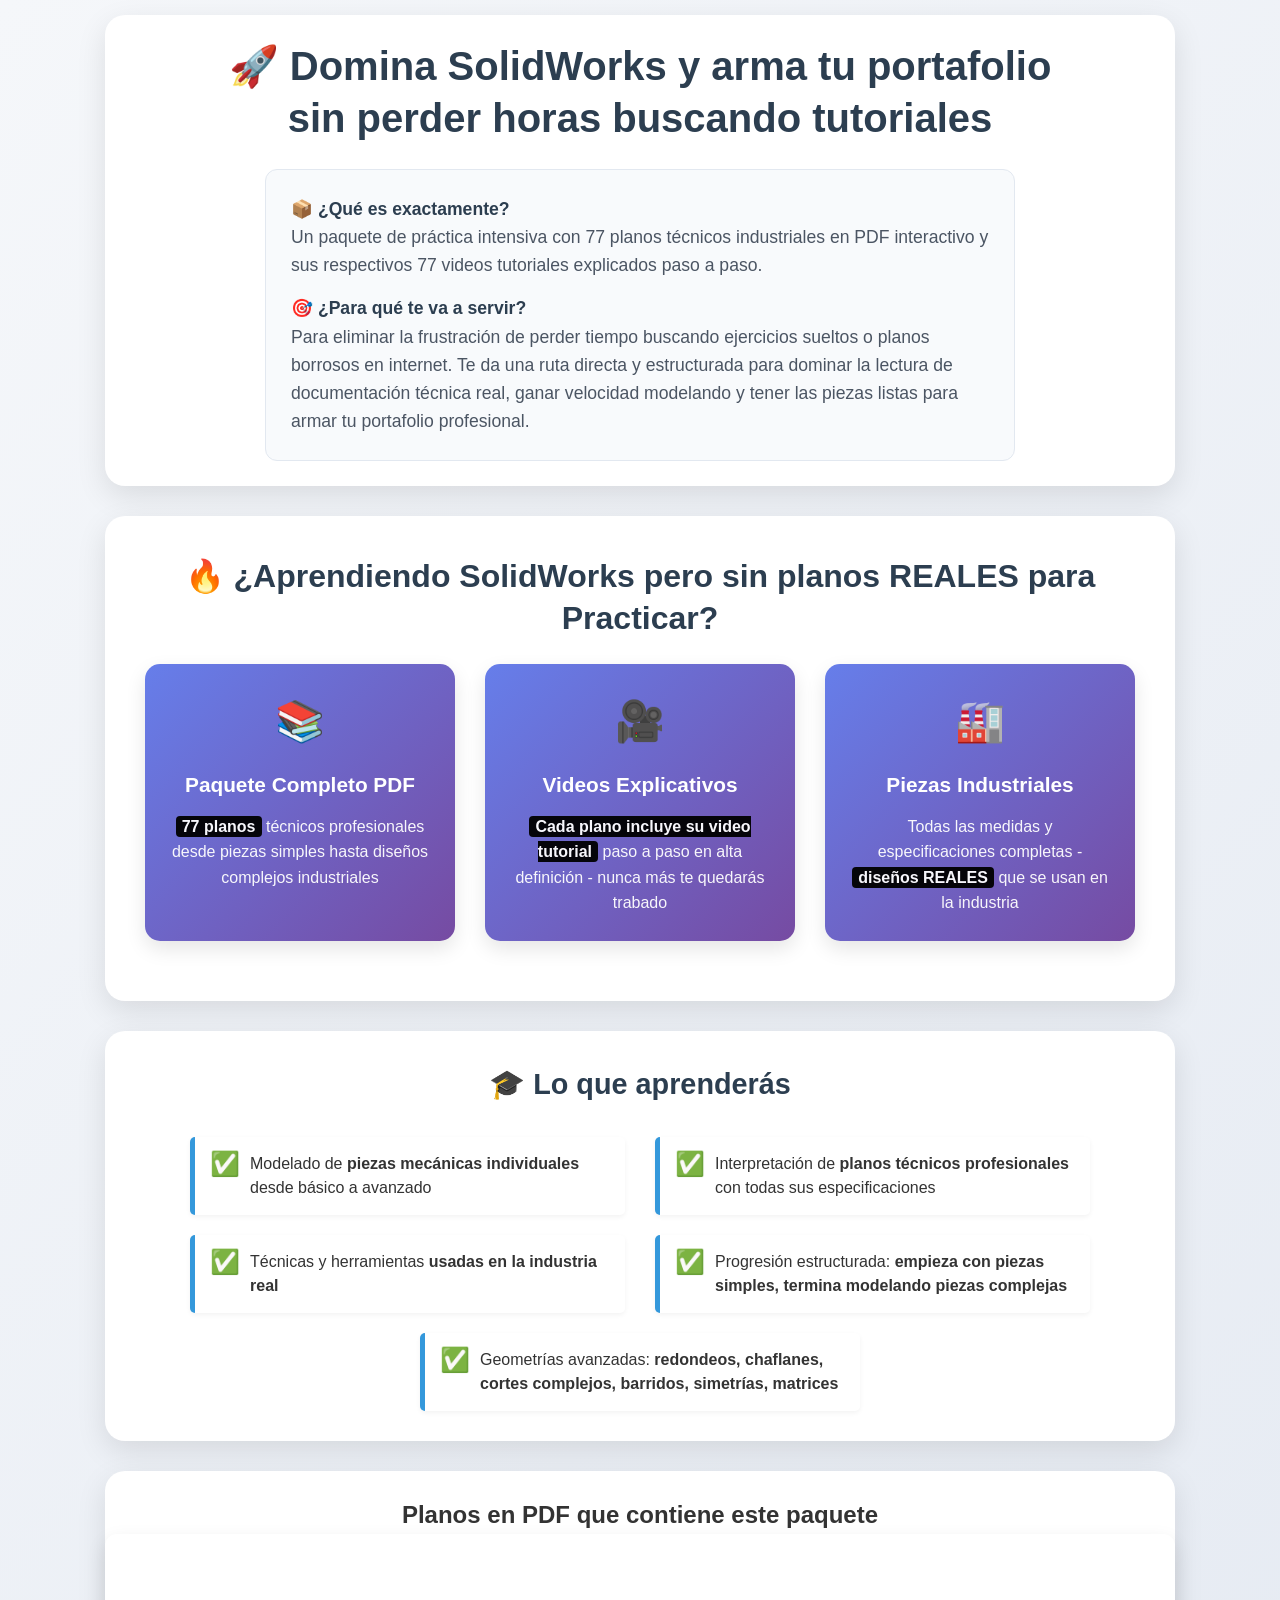
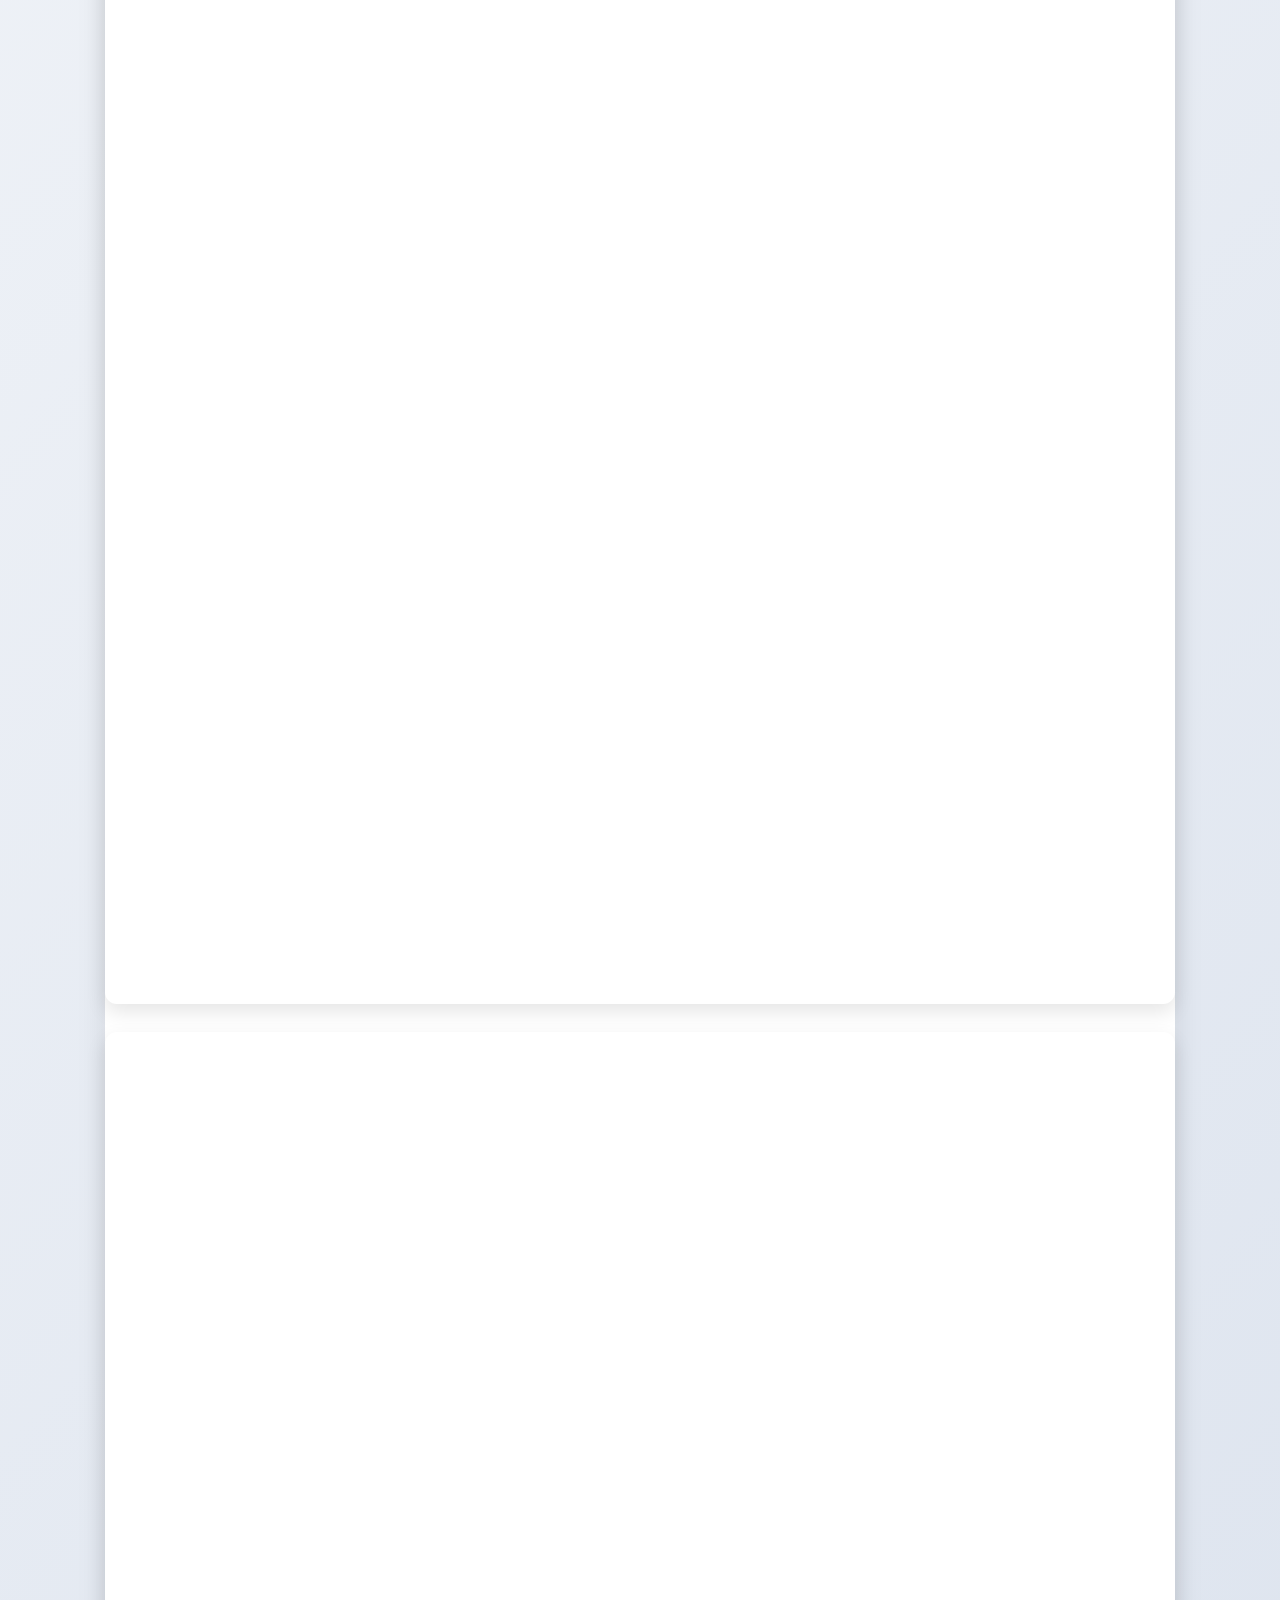
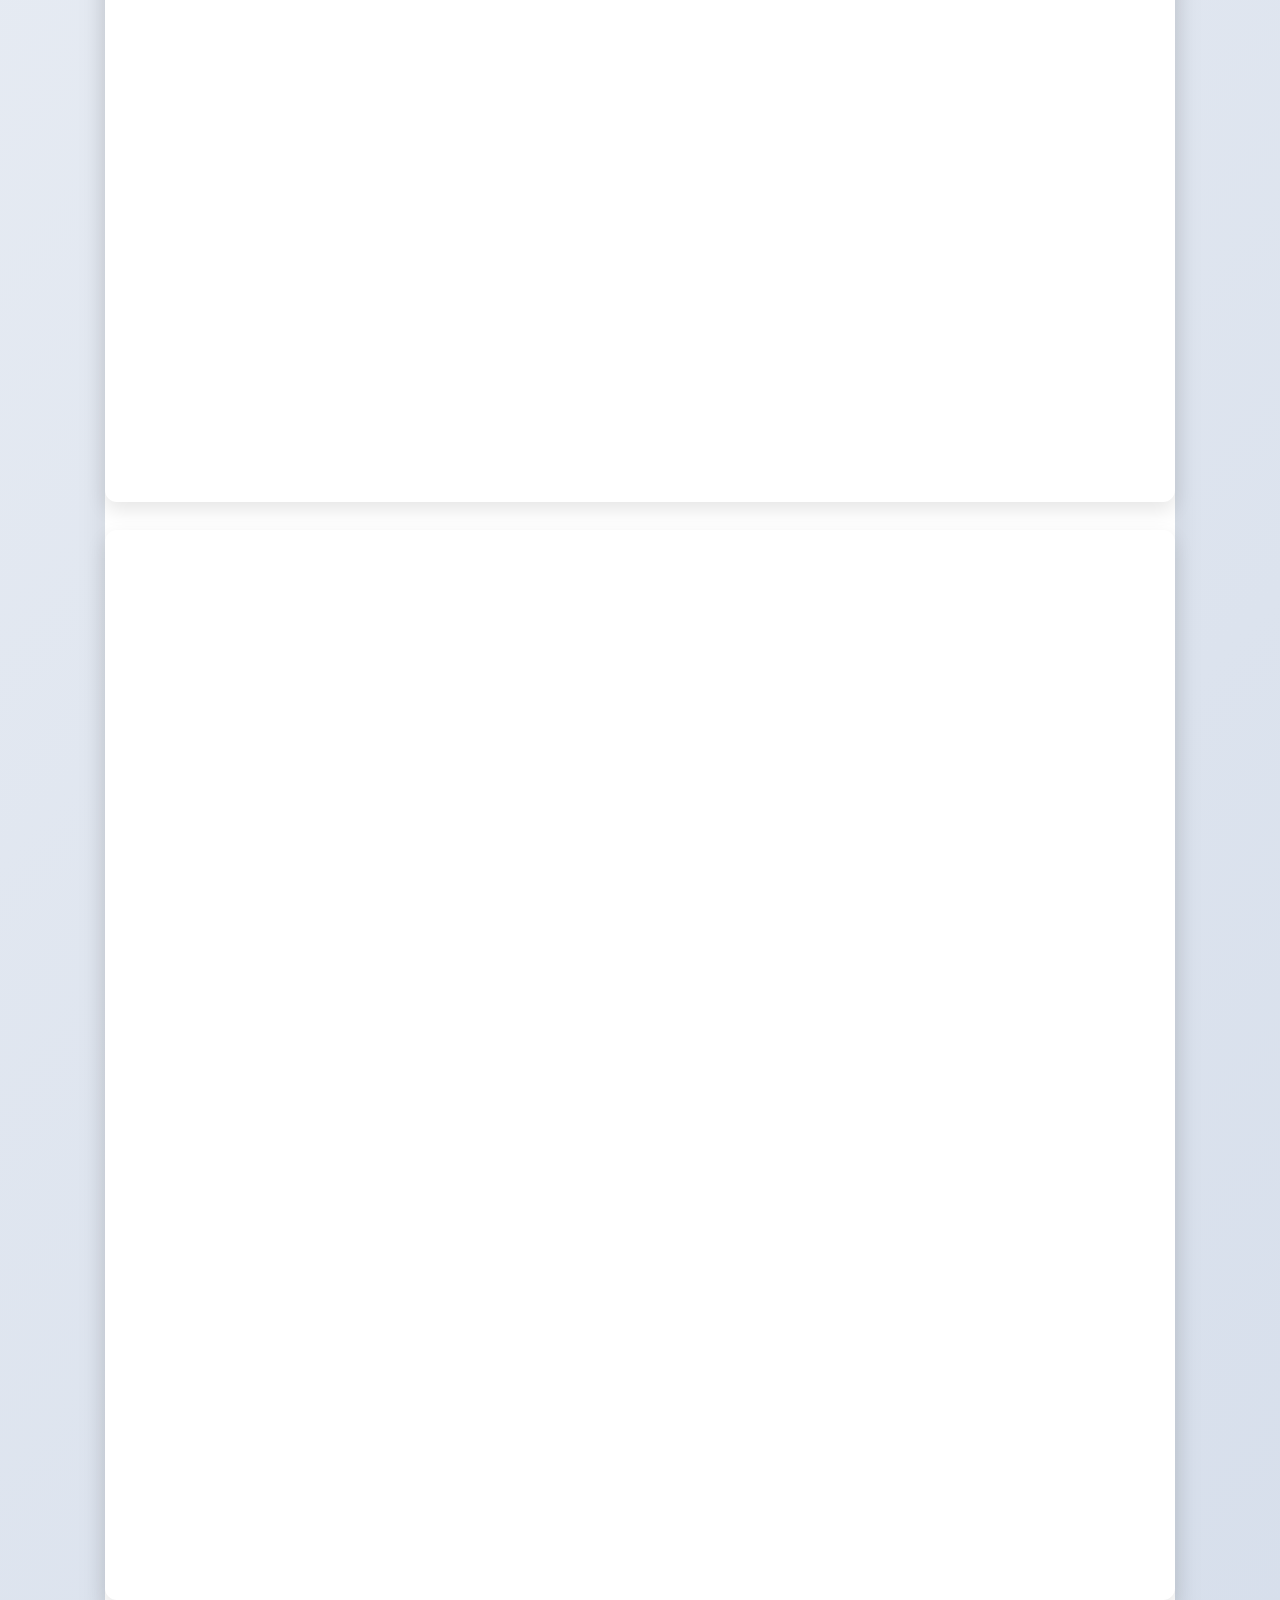
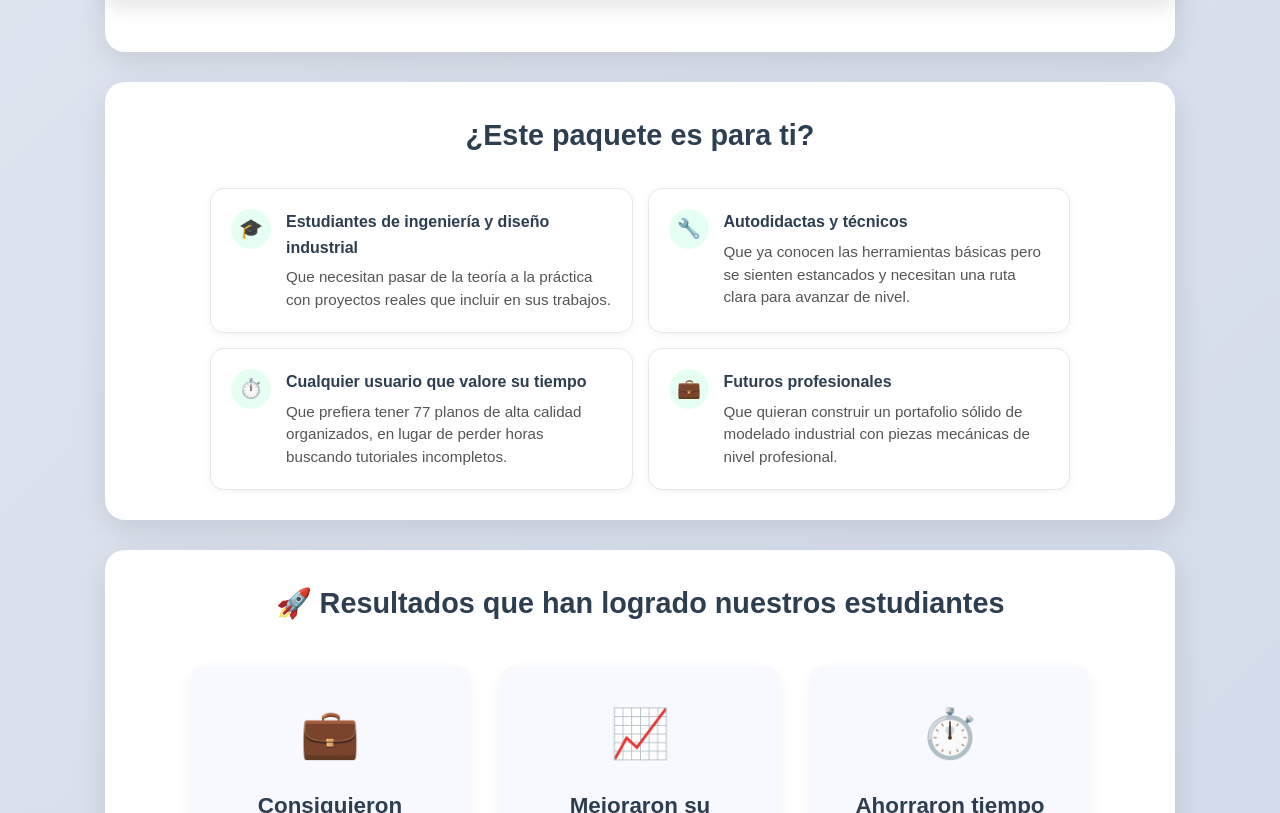
==== index.html @ eb3562b5 "Update WhatsApp link in index.html" ====
<!DOCTYPE html>
<html lang="es">
<head>
    <meta charset="UTF-8">
    <meta name="viewport" content="width=device-width, initial-scale=1.0">

    <meta property="fb:app_id" content="392241650294847" />
    <meta property="fb:admins" content="100003831708496" />
    
    <title>Domina SolidWorks en 30 días con 77 Planos Profesionales</title>
    
    <meta name="description" content="Domina SolidWorks con práctica real. Descarga el libro con 77 planos técnicos y videos explicativos paso a paso. Ideal para estudiantes y profesionales.">

    <link rel="icon" href="data:image/svg+xml,<svg xmlns=%22http://www.w3.org/2000/svg%22 viewBox=%220 0 100 100%22><text y=%22.9em%22 font-size=%2290%22>📚</text></svg>">
    
    <link rel="preconnect" href="https://static.wixstatic.com">
    <link rel="preconnect" href="https://www.youtube.com">
    <link rel="preconnect" href="https://connect.facebook.net">
    <link rel="preconnect" href="https://www.googletagmanager.com">

    <!-- Facebook Pixel Code -->
    <script>
    !function(f,b,e,v,n,t,s)
    {if(f.fbq)return;n=f.fbq=function(){n.callMethod?
    n.callMethod.apply(n,arguments):n.queue.push(arguments)};
    if(!f._fbq)f._fbq=n;n.push=n;n.loaded=!0;n.version='2.0';
    n.queue=[];t=b.createElement(e);t.async=!0;
    t.src=v;s=b.getElementsByTagName(e)[0];
    s.parentNode.insertBefore(t,s)}(window, document,'script',
    'https://connect.facebook.net/en_US/fbevents.js');
    fbq('init', '373277814132384');
    fbq('track', 'PageView');
    </script>
    <noscript><img height="1" width="1" style="display:none"
    src="https://www.facebook.com/tr?id=373277814132384&ev=PageView&noscript=1"
    /></noscript>
    <!-- End Facebook Pixel Code -->

    <!-- Google tag (gtag.js) -->
<script async src="https://www.googletagmanager.com/gtag/js?id=G-RN68VLQLTW"></script>
<script>
  window.dataLayer = window.dataLayer || [];
  function gtag(){dataLayer.push(arguments);}
  gtag('js', new Date());

  gtag('config', 'G-RN68VLQLTW');
  gtag('config', 'G-MQBZ6MXLB9');
</script>

    <!-- Open Graph -->
    <meta property="og:title" content="Libro SolidWorks +77 Planos + Videos Tutoriales">
    <meta property="og:description" content="Aprende SolidWorks con práctica real. 77 Planos PDF + Videos explicativos paso a paso para cada pieza.">
    <meta property="og:image" content="https://static.wixstatic.com/media/32c95b_1aff33112fd7422e88b7743fda2f6d8c~mv2.webp">
    <meta property="og:url" content="https://cursodiegogaona.com">
    <meta property="og:type" content="website">

    <style>
        * {
            margin: 0;
            padding: 0;
            box-sizing: border-box;
        }
        
        body {
            font-family: -apple-system, BlinkMacSystemFont, 'Segoe UI', Roboto, Arial, sans-serif;
            background: linear-gradient(135deg, #f5f7fa 0%, #c3cfe2 100%);
            line-height: 1.6;
            color: #333;
            min-height: 100vh;
        }

        .whatsapp-button {
    display: flex;
    align-items: center;
    justify-content: center;
    gap: 10px;
    background: #25D366;
    color: white;
    border: none;
    padding: 14px 30px;
    font-size: 1em;
    font-weight: bold;
    border-radius: 10px;
    cursor: pointer;
    transition: transform 0.2s ease, box-shadow 0.2s ease;
    text-decoration: none;
    text-align: center;
    min-height: 48px;
    touch-action: manipulation;
    -webkit-tap-highlight-color: transparent;
    width: 350px;
    margin: 15px auto 0 auto;
}

.whatsapp-button:hover {
    transform: translateY(-2px);
    box-shadow: 0 10px 25px rgba(37, 211, 102, 0.3);
}

.whatsapp-button:active { transform: scale(0.98); }

.whatsapp-icon { width: 22px; height: 22px; flex-shrink: 0; }
        
        .container {
            max-width: 1100px;
            margin: 0 auto;
            padding: 15px;
        }

        /* Hero Section */
        .hero-section {
            background: white;
            border-radius: 20px;
            box-shadow: 0 10px 30px rgba(0,0,0,0.1);
            padding: 25px;
            margin-bottom: 30px;
            display: flex;
            flex-direction: column;
            align-items: center;
        }
        
        .hero-content h1 {
            font-size: 1.6em;
            font-weight: 700;
            color: #2c3e50;
            margin-bottom: 20px;
            line-height: 1.3;
            text-align: center;
        }
        
        /* Description Section */
        .description-section {
            background: white;
            border-radius: 20px;
            box-shadow: 0 10px 30px rgba(0,0,0,0.1);
            padding: 30px 10px;
            margin-bottom: 30px;
        }

        .description-title {
            font-size: 1.6em;
            font-weight: 700;
            color: #2c3e50;
            margin-bottom: 25px;
            text-align: center;
            line-height: 1.3;
        }

        .features-grid {
            display: grid;
            grid-template-columns: 1fr;
            gap: 20px;
            margin-bottom: 20px;
        }

        .feature-card {
            background: linear-gradient(135deg, #667eea 0%, #764ba2 100%);
            color: white;
            padding: 25px;
            border-radius: 15px;
            text-align: center;
            box-shadow: 0 8px 20px rgba(0,0,0,0.1);
        }

        .feature-icon { font-size: 2.5em; margin-bottom: 15px; }
        .feature-title { font-size: 1.3em; font-weight: bold; margin-bottom: 12px; }
        .feature-description { font-size: 1em; opacity: 0.95; line-height: 1.6; }

        .highlight {
            background: linear-gradient(45deg, #000000, #000000);
            color: white;
            padding: 2px 6px;
            border-radius: 4px;
            font-weight: bold;
        }

        /* Preview Section */
        .preview-section {
            background: white;
            border-radius: 20px;
            box-shadow: 0 10px 30px rgba(0,0,0,0.1);
            padding: 25px 0px;
            margin-bottom: 30px;
            text-align: center;
        }

        .preview-content { max-width: 100%; margin: 0 auto; }

        .preview-image {
            width: 100%;
            height: auto;
            border-radius: 12px;
            box-shadow: 0 8px 20px rgba(0,0,0,0.1);
            margin-bottom: 20px;
        }

        /* FAQ Section */
        .faq-section {
            background: white;
            border-radius: 20px;
            box-shadow: 0 10px 30px rgba(0,0,0,0.1);
            padding: 30px 10px;
            margin-bottom: 30px;
        }

        .faq-title { font-size: 1.8em; font-weight: 700; color: #2c3e50; text-align: center; margin-bottom: 30px; }
        .faq-container { max-width: 900px; margin: 0 auto 30px; }
        .faq-item { border-bottom: 2px solid #f0f0f0; margin-bottom: 10px; }
        .faq-item:last-child { border-bottom: none; }

        .faq-question {
            width: 100%;
            background: none;
            border: none;
            padding: 20px 0;
            text-align: left;
            font-size: 1.1em;
            font-weight: 600;
            color: #2c3e50;
            cursor: pointer;
            display: flex;
            justify-content: space-between;
            align-items: center;
            gap: 15px;
            transition: color 0.3s ease;
            touch-action: manipulation;
            -webkit-tap-highlight-color: transparent;
        }

        .faq-question:hover { color: #3498db; }
        .faq-question:active { transform: scale(0.98); }

        .faq-icon {
            font-size: 1.5em;
            font-weight: 300;
            color: #3498db;
            transition: transform 0.3s ease;
            flex-shrink: 0;
        }

        .faq-question[aria-expanded="true"] .faq-icon { transform: rotate(45deg); }

        .faq-answer {
            max-height: 0;
            overflow: hidden;
            transition: max-height 0.3s ease, padding 0.3s ease;
            padding: 0;
        }

        .faq-answer.active { max-height: 500px; padding-bottom: 20px; }
        .faq-answer p { color: #555; font-size: 1em; line-height: 1.7; margin: 0; }
        .faq-answer strong { color: #2c3e50; }

        .faq-cta { text-align: center; padding-top: 20px; border-top: 2px solid #f0f0f0; margin-top: 30px; }
        .faq-cta-text { font-size: 1.3em; font-weight: 600; color: #2c3e50; margin-bottom: 20px; }

        /* Ver más reseñas button */
        .reviews-more-btn {
            display: inline-flex;
            align-items: center;
            gap: 10px;
            background: white;
            color: #2c3e50;
            border: 2px solid #d1d5db;
            padding: 14px 28px;
            border-radius: 50px;
            font-size: 1em;
            font-weight: 600;
            text-decoration: none;
            transition: all 0.2s ease;
            box-shadow: 0 2px 8px rgba(0,0,0,0.08);
            margin-top: 30px;
        }

        .reviews-more-btn:hover {
            border-color: #4285F4;
            color: #4285F4;
            box-shadow: 0 4px 16px rgba(66, 133, 244, 0.2);
            transform: translateY(-2px);
        }

        .reviews-more-btn:active { transform: scale(0.98); }
        .google-icon { width: 20px; height: 20px; flex-shrink: 0; }

        .buy-button {
            background: linear-gradient(45deg, #FF1717, #e74c3c);
            color: white;
            border: none;
            padding: 16px 30px;
            font-size: 1.1em;
            font-weight: bold;
            border-radius: 10px;
            cursor: pointer;
            transition: transform 0.2s ease;
            text-transform: uppercase;
            letter-spacing: 0.5px;
            text-decoration: none;
            display: block;
            text-align: center;
            min-height: 48px;
            touch-action: manipulation;
            -webkit-tap-highlight-color: transparent;
            position: relative;
            overflow: hidden;
            width: 350px;
            margin: auto;
        }

        .buy-button:hover {
            transform: translateY(-2px);
            box-shadow: 0 10px 25px rgba(255, 23, 23, 0.3);
        }

        .buy-button:active { transform: scale(0.98); }

        .trust-badges {
            text-align: center;
            font-size: 0.75em;
            color: #555;
            margin-top: 12px;
            display: flex;
            align-items: center;
            justify-content: center;
            gap: 8px;
            flex-wrap: wrap;
        }

        .trust-item { 
            display: flex; 
            align-items: center; 
            gap: 4px; 
            background: rgba(0,0,0,0.04);
            padding: 4px 8px;
            border-radius: 4px;
            border: 1px solid rgba(0,0,0,0.05);
        }

        /* Bonus Section */
        .bonus-section {
            background: white; 
            border-radius: 20px;
            box-shadow: 0 10px 30px rgba(0,0,0,0.1);
            padding: 30px 10px;
            margin-bottom: 30px;
        }
        
        .bonus-title { font-size: 1.8em; font-weight: 700; color: #2c3e50; text-align: center; margin-bottom: 30px; }
        
        .bonus-grid {
            display: grid;
            grid-template-columns: 1fr;
            gap: 30px;
            max-width: 900px;
            margin: 0 auto;
        }
        
        .bonus-card {
            background: linear-gradient(135deg, #f0fdf4 0%, #dcfce7 100%);
            border: 2px solid #22c55e;
            border-radius: 15px;
            padding: 25px;
            position: relative;
            box-shadow: 0 4px 15px rgba(34, 197, 94, 0.12);
            transition: transform 0.3s ease;
        }

        .bonus-card:hover { transform: translateY(-5px); }

        .bonus-badge {
            position: absolute;
            top: -14px;
            left: 20px;
            background: #22c55e;
            color: white;
            font-size: 0.8em;
            font-weight: 800;
            text-transform: uppercase;
            padding: 4px 12px;
            border-radius: 20px;
            letter-spacing: 0.5px;
        }

        .bonus-icon { font-size: 2.5em; margin-bottom: 10px; display: block; }
        .bonus-card h3 { font-size: 1.2em; color: #15803d; margin-bottom: 8px; font-weight: 700; }
        .bonus-card p { font-size: 1em; color: #166534; line-height: 1.5; margin: 0; }

        /* Learning Section */
        .learning-section {
            background: white; 
            border-radius: 20px;
            box-shadow: 0 10px 30px rgba(0,0,0,0.1);
            padding: 30px 10px;
            margin-bottom: 30px;
        }

        .learning-title { font-size: 1.8em; font-weight: 700; color: #2c3e50; text-align: center; margin-bottom: 30px; }

        .learning-grid {
            display: grid;
            grid-template-columns: 1fr;
            gap: 15px;
            max-width: 900px;
            margin: 0 auto;
        }

        .learning-item {
            display: flex;
            align-items: flex-start;
            background: #ffffff;
            border-left: 5px solid #3498db;
            padding: 15px;
            border-radius: 5px;
            box-shadow: 0 2px 5px rgba(0,0,0,0.05);
        }

        .learning-check { font-size: 1.5em; color: #27ae60; margin-right: 10px; line-height: 1; font-weight: bold; flex-shrink: 0; }
        .learning-item p { font-size: 1em; color: #333; margin: 0; line-height: 1.5; }

        /* Audience Section */
        .audience-section {
            background: white; 
            border-radius: 20px;
            box-shadow: 0 10px 30px rgba(0,0,0,0.1);
            padding: 30px 15px;
            margin-bottom: 30px;
        }

        .audience-title { font-size: 1.8em; font-weight: 700; color: #2c3e50; text-align: center; margin-bottom: 30px; }

        /* Results */
        .results-section { background: white; border-radius: 20px; box-shadow: 0 10px 30px rgba(0,0,0,0.1); padding: 30px 10px; margin-bottom: 30px; }
        .results-title { font-size: 1.8em; font-weight: 700; color: #2c3e50; text-align: center; margin-bottom: 40px; }
        .results-grid { display: grid; grid-template-columns: 1fr; gap: 30px; max-width: 900px; margin: 0 auto; }
        .result-card { background: #f8f8ff; padding: 30px; border-radius: 15px; text-align: center; box-shadow: 0 5px 15px rgba(0,0,0,0.05); }
        .result-icon { font-size: 3em; margin-bottom: 15px; }
        .result-card h3 { font-size: 1.4em; color: #2c3e50; margin-bottom: 15px; }
        .result-card p { color: #555; line-height: 1.6; }

        /* Transformation Section */
        .transformation-section { background: white; border-radius: 20px; box-shadow: 0 10px 30px rgba(0,0,0,0.1); padding: 40px 5px; margin-bottom: 30px; position: relative; overflow: hidden; }
        .transformation-section::before { content: ""; position: absolute; top: 0; left: 0; right: 0; height: 5px; background: linear-gradient(90deg, #e74c3c, #3498db, #2ecc71); }
        .transformation-section h2 { font-size: 1.8em; font-weight: 700; color: #2c3e50; text-align: center; margin-bottom: 40px; line-height: 1.3; }
        .transformation-grid { display: grid; grid-template-columns: 1fr; gap: 30px; max-width: 1000px; margin: 0 auto; }
        .before, .after { padding: 30px 25px; border-radius: 15px; box-shadow: 0 8px 25px rgba(0,0,0,0.1); position: relative; transition: transform 0.3s ease; }
        .before { background: linear-gradient(135deg, #fff5f5 0%, #ffecec 100%); border: 2px solid #e74c3c; }
        .after { background: linear-gradient(135deg, #f0fff4 0%, #e6ffe6 100%); border: 2px solid #27ae60; }
        .before h3, .after h3 { font-size: 1.5em; font-weight: 700; margin-bottom: 20px; text-align: center; }
        .before h3 { color: #c0392b; }
        .after h3 { color: #27ae60; }
        .before ul, .after ul { list-style: none; padding: 0; }
        .before li, .after li { padding: 12px 15px; margin-bottom: 10px; border-radius: 8px; font-size: 1.1em; line-height: 1.5; }
        .before li { background: rgba(231, 76, 60, 0.08); border-left: 4px solid #e74c3c; }
        .after li { background: rgba(39, 174, 96, 0.08); border-left: 4px solid #27ae60; }

        /* Testimonials */
        .testimonials-section { background: #f0f4ff; border-radius: 20px; box-shadow: 0 10px 30px rgba(0,0,0,0.05); padding: 30px 10px; margin-bottom: 30px; }
        .testimonials-title { font-size: 1.8em; font-weight: 700; color: #2c3e50; text-align: center; margin-bottom: 40px; }
        .testimonials-grid { display: grid; grid-template-columns: 1fr; gap: 30px; max-width: 900px; margin: 0 auto; }
        .testimonial-card { background: white; padding: 30px; border-radius: 15px; box-shadow: 0 5px 15px rgba(0,0,0,0.1); border-top: 5px solid #667eea; position: relative; }
        .testimonial-text { font-size: 1.1em; font-style: italic; color: #444; margin-bottom: 20px; line-height: 1.6; }
        .author-details p { margin: 0; font-weight: bold; color: #2c3e50; font-size: 1em; }
        .rating { color: #f59e0b; font-size: 1.4em; margin-bottom: 12px; letter-spacing: 2px; }

        /* Desktop Optimizations */
        @media (min-width: 769px) {
            .hero-content h1 { font-size: 2.5em; }
            .description-section { padding: 40px; }
            .description-title { font-size: 2em; }
            .features-grid { grid-template-columns: repeat(3, 1fr); gap: 30px; }
            .bonus-grid { grid-template-columns: repeat(2, 1fr); gap: 30px; }
            .learning-grid { grid-template-columns: repeat(2, 1fr); gap: 20px 30px; }
            .results-grid { grid-template-columns: repeat(3, 1fr); }
            .transformation-grid { grid-template-columns: 1fr 1fr; gap: 40px; }
        }
    </style>
</head>

<body>
        
    <div class="container">

        <!-- Hero Section -->
        <section class="hero-section">
            <div class="hero-content" style="max-width: 850px; margin: 0 auto;">
                <h1 style="text-align: center; margin-bottom: 15px;">🚀 Domina SolidWorks y arma tu portafolio sin perder horas buscando tutoriales</h1>
                
                <div style="font-size: 1.1em; color: #4b5563; line-height: 1.6; max-width: 750px; margin: 25px auto 0 auto; text-align: left; background: #f8fafc; padding: 25px; border-radius: 12px; border: 1px solid #e2e8f0;">
                    <p style="margin-bottom: 15px;">
                        <strong style="color: #2c3e50;">📦 ¿Qué es exactamente?</strong><br>
                        Un paquete de práctica intensiva con 77 planos técnicos industriales en PDF interactivo y sus respectivos 77 videos tutoriales explicados paso a paso.
                    </p>
                    <p style="margin: 0;">
                        <strong style="color: #2c3e50;">🎯 ¿Para qué te va a servir?</strong><br>
                        Para eliminar la frustración de perder tiempo buscando ejercicios sueltos o planos borrosos en internet. Te da una ruta directa y estructurada para dominar la lectura de documentación técnica real, ganar velocidad modelando y tener las piezas listas para armar tu portafolio profesional.
                    </p>
                </div>
            </div>
        </section>

        <!-- Description Section -->
        <section class="description-section">
            <h2 class="description-title">🔥 ¿Aprendiendo SolidWorks pero sin planos REALES para Practicar?</h2>
            
            <div class="features-grid">
                <div class="feature-card">
                    <div class="feature-icon">📚</div>
                    <div class="feature-title">Paquete Completo PDF</div>
                    <div class="feature-description">
                        <span class="highlight">77 planos</span> técnicos profesionales desde piezas simples hasta diseños complejos industriales
                    </div>
                </div>
                
                <div class="feature-card">
                    <div class="feature-icon">🎥</div>
                    <div class="feature-title">Videos Explicativos</div>
                    <div class="feature-description">
                        <span class="highlight">Cada plano incluye su video tutorial</span> paso a paso en alta definición - nunca más te quedarás trabado
                    </div>
                </div>
                
                <div class="feature-card">
                    <div class="feature-icon">🏭</div>
                    <div class="feature-title">Piezas Industriales</div>
                    <div class="feature-description">
                        Todas las medidas y especificaciones completas - <span class="highlight">diseños REALES</span> que se usan en la industria
                    </div>
                </div>
            </div>
        </section>

        <!-- Learning Section -->
        <section class="learning-section">
            <h2 class="learning-title">🎓 Lo que aprenderás</h2>
            
            <div class="learning-grid">
                <div class="learning-item">
                    <span class="learning-check">✅</span>
                    <p>Modelado de <strong>piezas mecánicas individuales</strong> desde básico a avanzado</p>
                </div>
                <div class="learning-item">
                    <span class="learning-check">✅</span>
                    <p>Interpretación de <strong>planos técnicos profesionales</strong> con todas sus especificaciones</p>
                </div>
                <div class="learning-item">
                    <span class="learning-check">✅</span>
                    <p>Técnicas y herramientas <strong>usadas en la industria real</strong></p>
                </div>
                <div class="learning-item">
                    <span class="learning-check">✅</span>
                    <p>Progresión estructurada: <strong>empieza con piezas simples, termina modelando piezas complejas</strong></p>
                </div>
                <div class="learning-item" style="grid-column: 1 / -1; max-width: 440px; margin: 0 auto;">
                    <span class="learning-check">✅</span>
                    <p>Geometrías avanzadas: <strong>redondeos, chaflanes, cortes complejos, barridos, simetrías, matrices</strong></p>
                </div>
            </div>
        </section>

        <!-- Preview Section -->
        <section class="preview-section">
            <h2 class="preview-title">Planos en PDF que contiene este paquete</h2>
            <div class="preview-content">
                <picture>
                    <source media="(max-width: 500px)" srcset="https://static.wixstatic.com/media/32c95b_68cf75ac2a4f41ffaab41803899d8ff2~mv2.webp">
                    <img src="https://static.wixstatic.com/media/32c95b_4b8f3c9a162247aeba41ea11c26bd901~mv2.webp" alt="Vista previa planos SolidWorks" class="preview-image" loading="lazy">
                </picture>
                <picture>
                    <source media="(max-width: 500px)" srcset="https://static.wixstatic.com/media/32c95b_3c1f1e237b5240c5bc2b096821ccb3e6~mv2.webp">
                    <img src="https://static.wixstatic.com/media/32c95b_2756659dba344b2fa7ef2f2d01101c15~mv2.webp" alt="Vista previa planos SolidWorks" class="preview-image" loading="lazy">
                </picture>
                <picture>
                    <source media="(max-width: 500px)" srcset="https://static.wixstatic.com/media/32c95b_cd14b0f19dfc43fb8edc22ca633c4bce~mv2.webp">
                    <img src="https://static.wixstatic.com/media/32c95b_871f6733582c4fc7a2bd8cbcc7f21911~mv2.webp" alt="Vista previa planos SolidWorks" class="preview-image" loading="lazy">
                </picture>
            </div>
        </section>

        

        <!-- Audience Section -->
        <section class="audience-section">
            <h2 class="audience-title">¿Este paquete es para ti?</h2>
            <div style="display: grid; grid-template-columns: repeat(auto-fit, minmax(280px, 1fr)); gap: 15px; max-width: 860px; margin: 0 auto;">
                <div style="background: white; border: 1px solid #e2e8f0; border-radius: 14px; padding: 20px; display: flex; align-items: flex-start; gap: 15px; box-shadow: 0 2px 8px rgba(0,0,0,0.05);">
                    <div style="width: 40px; height: 40px; border-radius: 50%; background: #e6fff3; display: flex; align-items: center; justify-content: center; flex-shrink: 0; font-size: 1.2em;">🎓</div>
                    <div>
                        <p style="font-weight: 700; color: #2c3e50; margin: 0 0 6px;">Estudiantes de ingeniería y diseño industrial</p>
                        <p style="font-size: 0.95em; color: #555; line-height: 1.5; margin: 0;">Que necesitan pasar de la teoría a la práctica con proyectos reales que incluir en sus trabajos.</p>
                    </div>
                </div>
                <div style="background: white; border: 1px solid #e2e8f0; border-radius: 14px; padding: 20px; display: flex; align-items: flex-start; gap: 15px; box-shadow: 0 2px 8px rgba(0,0,0,0.05);">
                    <div style="width: 40px; height: 40px; border-radius: 50%; background: #e6fff3; display: flex; align-items: center; justify-content: center; flex-shrink: 0; font-size: 1.2em;">🔧</div>
                    <div>
                        <p style="font-weight: 700; color: #2c3e50; margin: 0 0 6px;">Autodidactas y técnicos</p>
                        <p style="font-size: 0.95em; color: #555; line-height: 1.5; margin: 0;">Que ya conocen las herramientas básicas pero se sienten estancados y necesitan una ruta clara para avanzar de nivel.</p>
                    </div>
                </div>
                <div style="background: white; border: 1px solid #e2e8f0; border-radius: 14px; padding: 20px; display: flex; align-items: flex-start; gap: 15px; box-shadow: 0 2px 8px rgba(0,0,0,0.05);">
                    <div style="width: 40px; height: 40px; border-radius: 50%; background: #e6fff3; display: flex; align-items: center; justify-content: center; flex-shrink: 0; font-size: 1.2em;">⏱️</div>
                    <div>
                        <p style="font-weight: 700; color: #2c3e50; margin: 0 0 6px;">Cualquier usuario que valore su tiempo</p>
                        <p style="font-size: 0.95em; color: #555; line-height: 1.5; margin: 0;">Que prefiera tener 77 planos de alta calidad organizados, en lugar de perder horas buscando tutoriales incompletos.</p>
                    </div>
                </div>
                <div style="background: white; border: 1px solid #e2e8f0; border-radius: 14px; padding: 20px; display: flex; align-items: flex-start; gap: 15px; box-shadow: 0 2px 8px rgba(0,0,0,0.05);">
                    <div style="width: 40px; height: 40px; border-radius: 50%; background: #e6fff3; display: flex; align-items: center; justify-content: center; flex-shrink: 0; font-size: 1.2em;">💼</div>
                    <div>
                        <p style="font-weight: 700; color: #2c3e50; margin: 0 0 6px;">Futuros profesionales</p>
                        <p style="font-size: 0.95em; color: #555; line-height: 1.5; margin: 0;">Que quieran construir un portafolio sólido de modelado industrial con piezas mecánicas de nivel profesional.</p>
                    </div>
                </div>
            </div>
        </section>

        <!-- Results Section -->
        <section class="results-section">
            <h2 class="results-title">🚀 Resultados que han logrado nuestros estudiantes</h2>
            <div class="results-grid">
                <div class="result-card">
                    <div class="result-icon">💼</div>
                    <h3>Consiguieron trabajo</h3>
                    <p>Muchos de nuestros estudiantes consiguieron empleo en el sector después de completar el curso.</p>
                </div>
                <div class="result-card">
                    <div class="result-icon">📈</div>
                    <h3>Mejoraron su portafolio</h3>
                    <p>Logran armar un portafolio profesional con los planos reales.</p>
                </div>
                <div class="result-card">
                    <div class="result-icon">⏱️</div>
                    <h3>Ahorraron tiempo</h3>
                    <p>Reportan ahorrar meses de aprendizaje autodidacta gracias a la práctica guiada.</p>
                </div>
            </div>
        </section>

        <!-- Transformation Section -->
        <section class="transformation-section">
            <h2>Deja de perder tiempo buscando tutoriales sueltos y construye un portafolio real</h2>
            <div class="transformation-grid">
                <div class="before">
                    <h3>ANTES:</h3>
                    <ul>
                        <li>❌ Pierdes horas buscando ejercicios decentes en internet.</li>
                        <li>❌ Te cuesta interpretar documentación compleja.</li>
                        <li>❌ Si tienes dudas o el software hace algo raro, hasta ahí llegaste.</li>
                    </ul>
                </div>
                <div class="after">
                    <h3>DESPUÉS:</h3>
                    <ul>
                        <li>✅ Tienes 77 proyectos reales listos para tu portafolio.</li>
                        <li>✅ Interpretas planos profesionales con confianza.</li>
                        <li>✅ Aprendes con guía paso a paso en video.</li>
                    </ul>
                </div>
            </div>

            <div class="faq-cta">
                <p class="faq-cta-text">¿Listo para dominar SolidWorks con planos profesionales?</p>
                <div style="background: #ffffff; border: 2px solid #e2e8f0; border-radius: 16px; padding: 30px; max-width: 500px; margin: 0 auto 30px auto; box-shadow: 0 10px 25px rgba(0,0,0,0.05); text-align: left;">
                    <h3 style="text-align: center; font-size: 1.5em; color: #2c3e50; margin-bottom: 20px; border-bottom: 2px dashed #e2e8f0; padding-bottom: 15px;">📦 Resumen de tu pedido</h3>
                    <ul style="list-style: none; padding: 0; margin-bottom: 20px;">
                        <li style="margin-bottom: 12px;">📄 <strong>77 Planos Industriales</strong> en PDF</li>
                        <li style="margin-bottom: 12px;">🎬 <strong>77 Videos Tutoriales</strong> paso a paso</li>
                        <li style="margin-bottom: 12px;">🔄 <strong>Actualizaciones gratis</strong> de por vida</li>
                        <li style="margin-bottom: 12px;">☝ <strong>Único pago</strong></li>
                        <li style="margin-bottom: 12px;">💾 <strong>Descarga inmediata</strong></li>
                    </ul>
                    <div style="background: #f8fafc; padding: 15px; border-radius: 12px; text-align: center; margin-bottom: 20px;">
                        <span style="font-size: 1em; color: #94a3b8; text-decoration: line-through; display: block; margin-bottom: 5px;">Precio regular: $299 MXN</span>
                        <span style="font-size: 2.2em; font-weight: 800; color: #e74c3c;">$159 MXN</span>
                    </div>
                    <p style="text-align: center; color: #64748b; font-size: 0.9em;">✅ Garantía de 7 días.</p>
                </div>

                <div class="cta-group" style="margin: 0 auto;">
    <a href="https://pay.hotmart.com/P102008003G?off=o9ma7ahc" target="_blank" class="buy-button" rel="noopener noreferrer">Comprar Ahora</a>
    <div class="trust-badges">
        <span class="trust-item">🔒 Pago Seguro por Hotmart</span>
        <span class="trust-item">🛡️ Garantía Total 7 días</span>
    </div>

    <a href="https://wa.me/5214621579719?text=Hola%2C%20tengo%20una%20duda%20sobre%20el%20paquete%20de%2077%20planos" target="_blank" class="whatsapp-button" rel="noopener noreferrer">
        <svg class="whatsapp-icon" xmlns="http://www.w3.org/2000/svg" viewBox="0 0 24 24" fill="white">
            <path d="M17.472 14.382c-.297-.149-1.758-.867-2.03-.967-.273-.099-.471-.148-.67.15-.197.297-.767.966-.94 1.164-.173.199-.347.223-.644.075-.297-.15-1.255-.463-2.39-1.475-.883-.788-1.48-1.761-1.653-2.059-.173-.297-.018-.458.13-.606.134-.133.298-.347.446-.52.149-.174.198-.298.298-.497.099-.198.05-.371-.025-.52-.075-.149-.669-1.612-.916-2.207-.242-.579-.487-.5-.669-.51-.173-.008-.371-.01-.57-.01-.198 0-.52.074-.792.372-.272.297-1.04 1.016-1.04 2.479 0 1.462 1.065 2.875 1.213 3.074.149.198 2.096 3.2 5.077 4.487.709.306 1.262.489 1.694.625.712.227 1.36.195 1.871.118.571-.085 1.758-.719 2.006-1.413.248-.694.248-1.289.173-1.413-.074-.124-.272-.198-.57-.347z"/>
            <path d="M12.004 2c-5.523 0-10 4.477-10 10 0 1.775.465 3.512 1.35 5.037L2 22l5.096-1.337A9.958 9.958 0 0012.004 22c5.522 0 9.997-4.477 9.997-10s-4.475-10-9.997-10zm5.85 15.849a8.264 8.264 0 01-4.35 1.229 8.276 8.276 0 01-4.187-1.14l-.3-.178-3.02.792.807-2.944-.196-.31A8.264 8.264 0 013.75 12c0-4.55 3.702-8.25 8.254-8.25 4.55 0 8.25 3.7 8.25 8.25s-3.7 8.25-8.25 8.25l-.15-.001z"/>
        </svg>
        ¿Tienes alguna duda? Envíame un mensaje
    </a>
</div>
                </div>
            </div>
        </section>

        <!-- FAQ Section -->
        <section class="faq-section">
            <h2 class="faq-title">❓ Preguntas Frecuentes</h2>
            
            <div class="faq-container">
                <div class="faq-item">
                    <button class="faq-question" aria-expanded="false">
                        <span>¿Cada plano incluye su video tutorial?</span>
                        <span class="faq-icon">+</span>
                    </button>
                    <div class="faq-answer">
                        <p><strong>¡Sí!</strong> Cada uno de los 77 planos incluye su video explicativo paso a paso en español. Nunca te quedarás trabado.</p>
                    </div>
                </div>

                <div class="faq-item">
                    <button class="faq-question" aria-expanded="false">
                        <span>¿Cómo recibo el producto después de comprar?</span>
                        <span class="faq-icon">+</span>
                    </button>
                    <div class="faq-answer">
                        <p>La compra se realiza a través de <strong>Hotmart</strong> (plataforma segura). Una vez que completes el pago, recibirás un correo electrónico con las instrucciones para crear tu cuenta y acceder inmediatamente a todo el contenido.</p>
                    </div>
                </div>

                <div class="faq-item">
                    <button class="faq-question" aria-expanded="false">
                        <span>¿Ofrecen garantía de devolución?</span>
                        <span class="faq-icon">+</span>
                    </button>
                    <div class="faq-answer">
                        <p><strong>Sí, tienes 7 días de garantía.</strong> Si el contenido no cumple tus expectativas, puedes solicitar el reembolso completo dentro de los primeros 7 días después de tu compra.</p>
                    </div>
                </div>

                <div class="faq-item">
                    <button class="faq-question" aria-expanded="false">
                        <span>¿Funciona si tengo otra versión de SolidWorks (2018, 2020, 2025)?</span>
                        <span class="faq-icon">+</span>
                    </button>
                    <div class="faq-answer">
                        <p><strong>¡Sí, funciona al 100%!</strong> El curso enseña modelado profesional y lectura de planos, habilidades que son universales. No importa si tienes una versión antigua o la más reciente, podrás seguir todos los ejercicios sin ningún problema. <strong>La geometría no cambia.</strong></p>
                    </div>
                </div>

                <div class="faq-item">
                    <button class="faq-question" aria-expanded="false">
                        <span>¿Qué archivos incluye el paquete?</span>
                        <span class="faq-icon">+</span>
                    </button>
                    <div class="faq-answer">
                        <p>El paquete contiene <strong>77 archivos PDF de planos técnicos profesionales</strong> + enlaces directos para acceder al video tutorial de cada pieza.</p>
                    </div>
                </div>

                <div class="faq-item">
                    <button class="faq-question" aria-expanded="false">
                        <span>¿Los videos están en español o inglés?</span>
                        <span class="faq-icon">+</span>
                    </button>
                    <div class="faq-answer">
                        <p><strong>Todos los videos están en español</strong>, con explicaciones claras y detalladas para que puedas seguir cada paso sin problemas.</p>
                    </div>
                </div>

                <div class="faq-item">
                    <button class="faq-question" aria-expanded="false">
                        <span>¿Cuántos videos incluye y habrá más contenido en el futuro?</span>
                        <span class="faq-icon">+</span>
                    </button>
                    <div class="faq-answer">
                        <p>Actualmente incluye <strong>77 videos tutoriales</strong>. Lo mejor es que <strong>constantemente se agregan nuevos planos y videos</strong>, y todas las actualizaciones futuras son <strong>completamente GRATIS</strong> para quienes ya compraron.</p>
                    </div>
                </div>

                <div class="faq-item">
                    <button class="faq-question" aria-expanded="false">
                        <span>¿Las actualizaciones futuras tienen costo adicional?</span>
                        <span class="faq-icon">+</span>
                    </button>
                    <div class="faq-answer">
                        <p><strong>No. Todas las actualizaciones son gratis para siempre.</strong> Pago único y acceso de por vida a todo el contenido nuevo que se agregue.</p>
                    </div>
                </div>
            </div>
        </section>

        <!-- Testimonials Section -->
        <section class="testimonials-section">
            <h2 class="testimonials-title">✨ Lo que dicen nuestros estudiantes</h2>

            <div class="testimonials-grid" style="grid-template-columns: 1fr; max-width: 650px; margin: 0 auto;">
                <div class="testimonial-card">
                    <div class="rating">
                        <span style="font-size:0.75em; font-weight:800; color:#2c3e50; vertical-align:middle; margin-right:6px;">5.0</span>★★★★★
                    </div>
                    <p class="testimonial-text">
                        "Esto es lo que buscaba, directo y al grano, ya solo escojo el plano que quiero y si tengo dudas con un clic lo veo 👍"
                    </p>
                    <div class="testimonial-author">
                        <div class="author-details">
                            <p>Rodrigo T.</p>
                        </div>
                    </div>
                </div>

                <div class="testimonial-card">
                    <div class="rating">
                        <span style="font-size:0.75em; font-weight:800; color:#2c3e50; vertical-align:middle; margin-right:6px;">5.0</span>★★★★★
                    </div>
                    <p class="testimonial-text">
                        "Buen Curso, es perfecto para iniciar y además con el aprendizaje obtenido puedes realizar piezas con un grado de complejidad alto."
                    </p>
                    <div class="testimonial-author">
                        <div class="author-details">
                            <p>Tyut 3222</p>
                        </div>
                    </div>
                </div>
            </div>

            <div style="text-align: center;">
                <a href="https://www.google.com/maps/place/Curso+Diego+Gaona/@23.2124756,-113.2621557,5z/data=!4m8!3m7!1s0x842c7f134b6368ff:0xd595cfaec1c632b1!8m2!3d23.5541269!4d-102.6205!9m1!1b1!16s%2Fg%2F11yv9vn59_?hl=es-419&entry=ttu&g_ep=EgoyMDI2MDQxNS4wIKXMDSoASAFQAw%3D%3D"
                   target="_blank"
                   rel="noopener noreferrer"
                   class="reviews-more-btn">
                    <svg class="google-icon" xmlns="http://www.w3.org/2000/svg" viewBox="0 0 48 48">
                        <path fill="#EA4335" d="M24 9.5c3.54 0 6.71 1.22 9.21 3.6l6.85-6.85C35.9 2.38 30.47 0 24 0 14.62 0 6.51 5.38 2.56 13.22l7.98 6.19C12.43 13.72 17.74 9.5 24 9.5z"/>
                        <path fill="#4285F4" d="M46.98 24.55c0-1.57-.15-3.09-.38-4.55H24v9.02h12.94c-.58 2.96-2.26 5.48-4.78 7.18l7.73 6c4.51-4.18 7.09-10.36 7.09-17.65z"/>
                        <path fill="#FBBC05" d="M10.53 28.59c-.48-1.45-.76-2.99-.76-4.59s.27-3.14.76-4.59l-7.98-6.19C.92 16.46 0 20.12 0 24c0 3.88.92 7.54 2.56 10.78l7.97-6.19z"/>
                        <path fill="#34A853" d="M24 48c6.48 0 11.93-2.13 15.89-5.81l-7.73-6c-2.15 1.45-4.92 2.3-8.16 2.3-6.26 0-11.57-4.22-13.47-9.91l-7.98 6.19C6.51 42.62 14.62 48 24 48z"/>
                        <path fill="none" d="M0 0h48v48H0z"/>
                    </svg>
                    Ver más reseñas en Google
                </a>
            </div>
        </section>

    </div><!-- /container -->

    <!-- Google Analytics -->
    <script async src="https://www.googletagmanager.com/gtag/js?id=G-RN68VLQLTW"></script>
    <script>
      window.dataLayer = window.dataLayer || [];
      function gtag(){dataLayer.push(arguments);}
      gtag('js', new Date());
      gtag('config', 'G-RN68VLQLTW');
    </script>

    <!-- ─── FAQ Accordion ───────────────────────────────────────────── -->
<script>
  document.querySelectorAll('.faq-question').forEach(button => {
    button.addEventListener('click', function() {
      const answer = this.nextElementSibling;
      this.setAttribute('aria-expanded', this.getAttribute('aria-expanded') === 'false');
      answer.classList.toggle('active');
    });
  });

  /* ── Scroll Milestones ── */
  const scrollMilestones = { 10: false, 25: false, 50: false, 75: false, 100: false };
  window.addEventListener('scroll', function () {
    const scrolled = window.scrollY + window.innerHeight;
    const total = document.documentElement.scrollHeight;
    const percent = Math.round((scrolled / total) * 100);
    Object.keys(scrollMilestones).forEach(milestone => {
      if (percent >= Number(milestone) && !scrollMilestones[milestone]) {
        scrollMilestones[milestone] = true;
        if (typeof fbq !== 'undefined') fbq('trackCustom', `Scroll_${milestone}%`, { content_name: 'Paquete 77 Planos PDF' });
      }
    });
  }, { passive: true });

  /* ── SETEA KEY DE ESTE LANDING (va primero) ── */
  localStorage.setItem('fb_visita', 'ok');

  /* ── ORDER CODE ── */
  function getOrCreateOrderCode() {
    let code = localStorage.getItem('order_code');
    if (!code) {
      const chars = 'ABCDEFGHIJKLMNOPQRSTUVWXYZ0123456789';
      let random = '';
      for (let i = 0; i < 5; i++) {
        random += chars.charAt(Math.floor(Math.random() * chars.length));
      }
      code = 'PL-' + random;
      localStorage.setItem('order_code', code);
    }
    return code;
  }

  const ORDER_CODE = getOrCreateOrderCode();

  const WEBHOOK_GS = 'https://script.google.com/macros/s/AKfycbyXoFp_WCJqRxh4WhMsSWifzbGZK0vO1DQVlV5de3srP2h36isCf28VMoaSzMLGKBsW/exec';

  function getCookie(name) {
    const match = document.cookie.match(new RegExp('(^| )' + name + '=([^;]+)'));
    return match ? match[2] : '';
  }

  /* ── TRACKING GAS — solo si ya visitó el landing de curso ── */
  async function trackPageView() {
    if (localStorage.getItem('fb_visita2') !== 'ok') return;

    let ip = '', pais = '';
    try {
      const geo = await fetch('https://ipapi.co/json/');
      const geoData = await geo.json();
      ip = geoData.ip;
      pais = geoData.country_name;
    } catch(e) {}

    fetch(WEBHOOK_GS, {
      method: 'POST',
      headers: { 'Content-Type': 'text/plain' },
      body: JSON.stringify({
        tipo: 'pageview',
        order_code: ORDER_CODE,
        timestamp: new Date().toISOString(),
        ip,
        pais,
        fbp: getCookie('_fbp'),
        fbc: getCookie('_fbc'),
        user_agent: navigator.userAgent,
        fuente: 'landing-77-planos-pdf',
        trafico: 'retargeting2',
        referrer: document.referrer || 'directo'
      })
    });
  }

  trackPageView();

  /* ── META PIXEL — ViewContent si ya visitó el landing de curso ── */
  if (localStorage.getItem('fb_visita2') === 'ok') {
    if (typeof fbq !== 'undefined') fbq('track', 'ViewContent');
  }
</script>


</body>
</html>
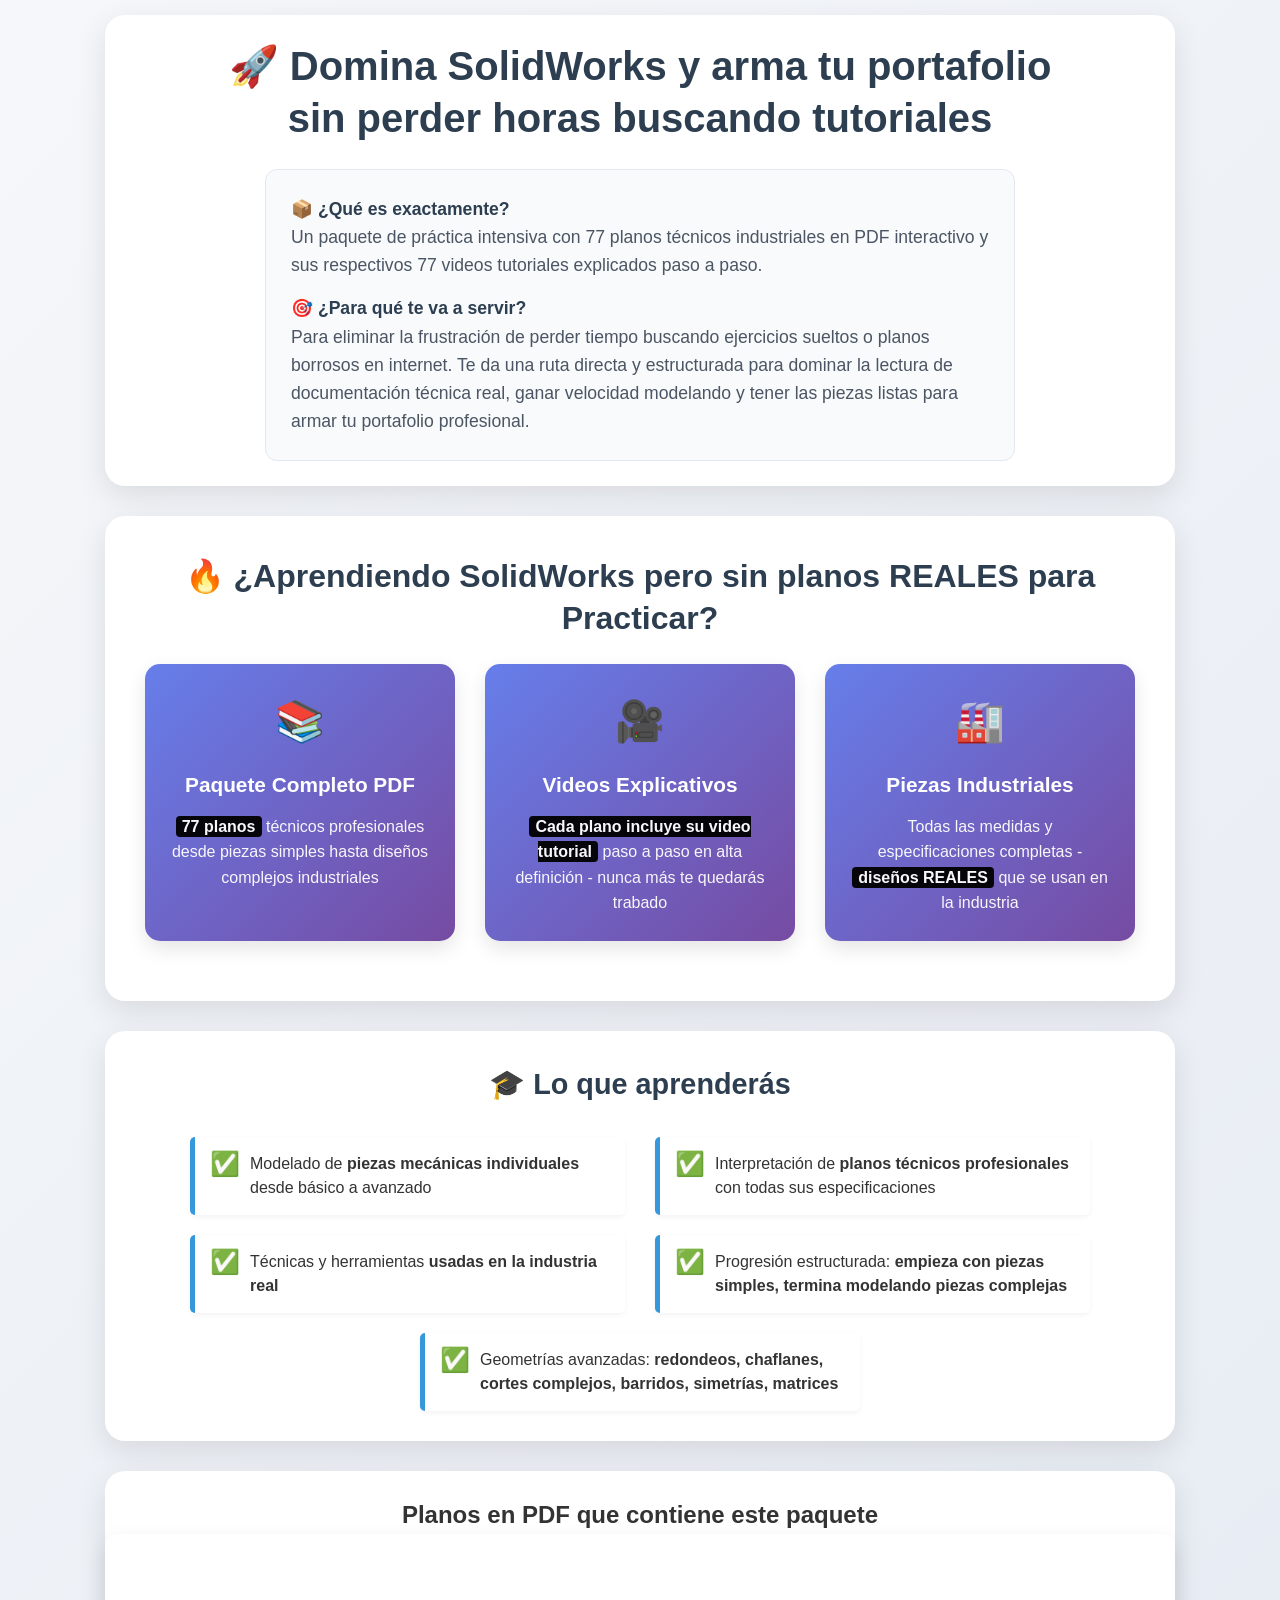
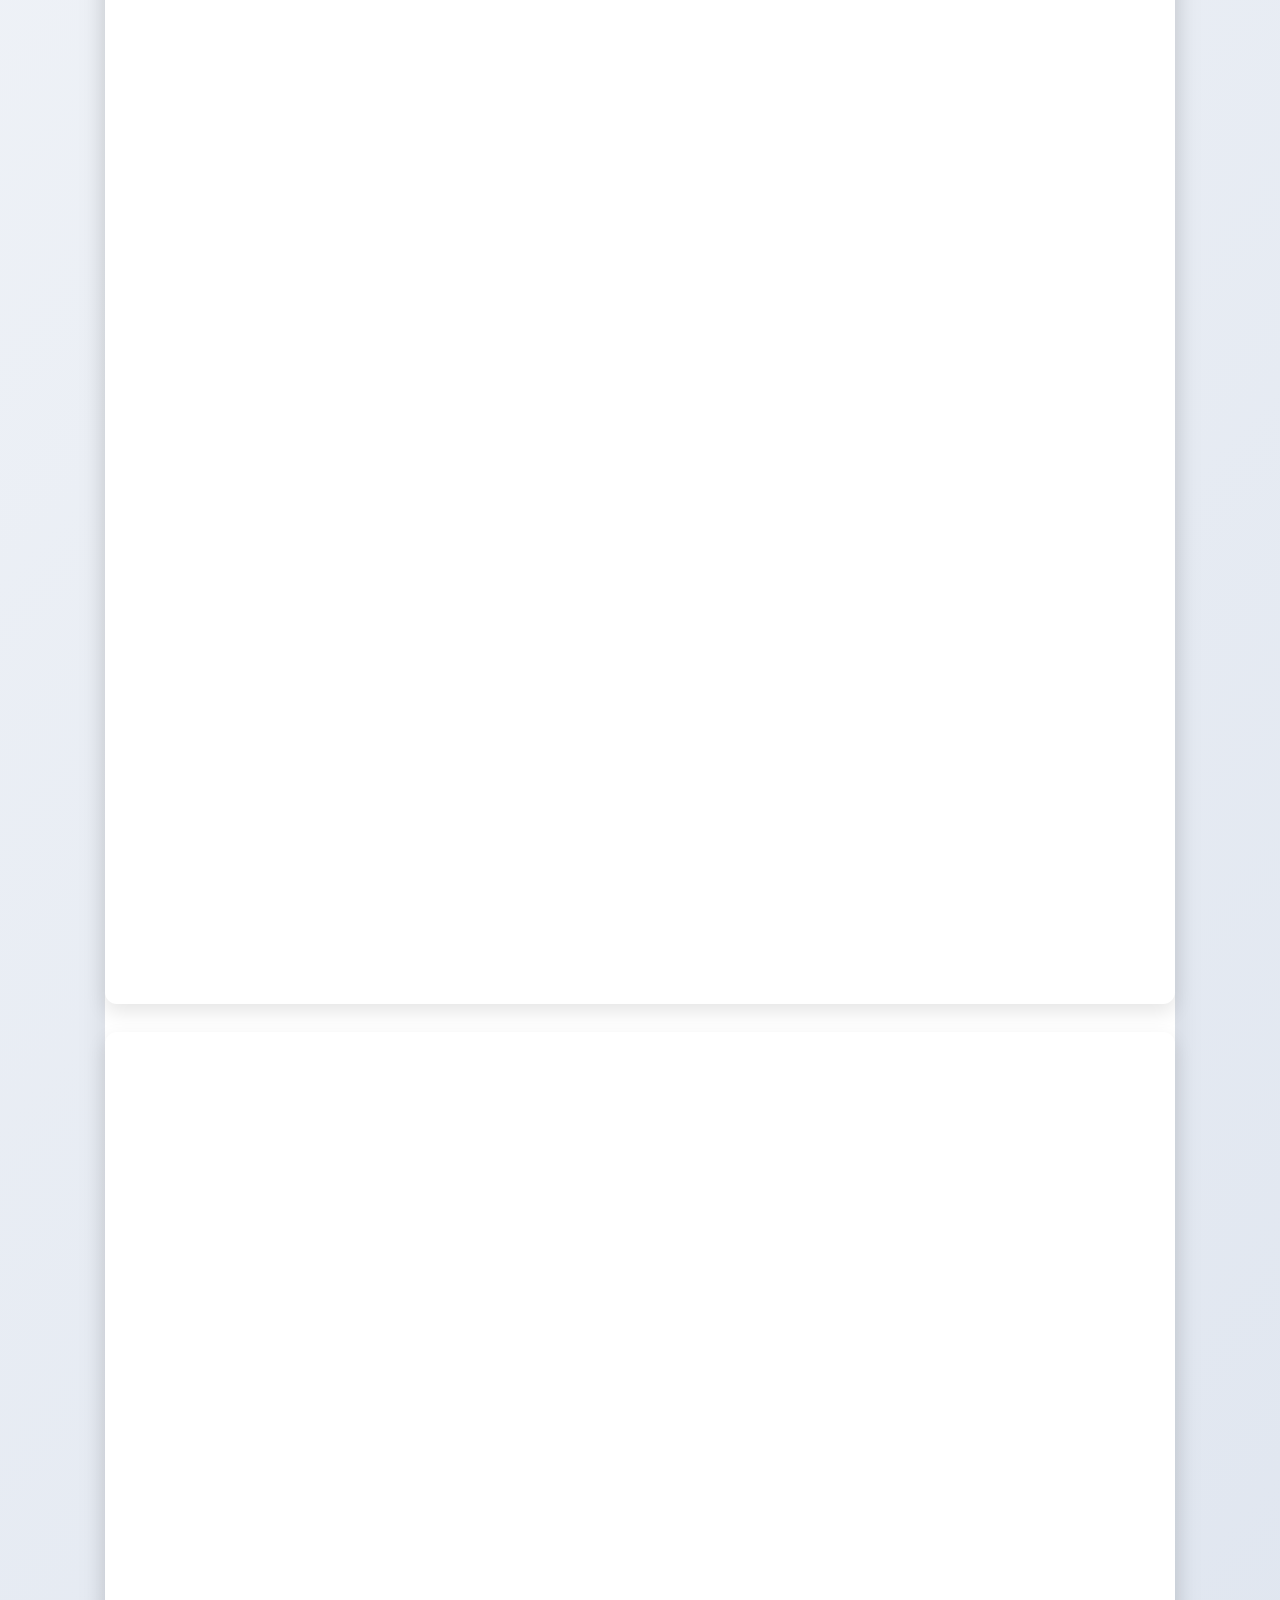
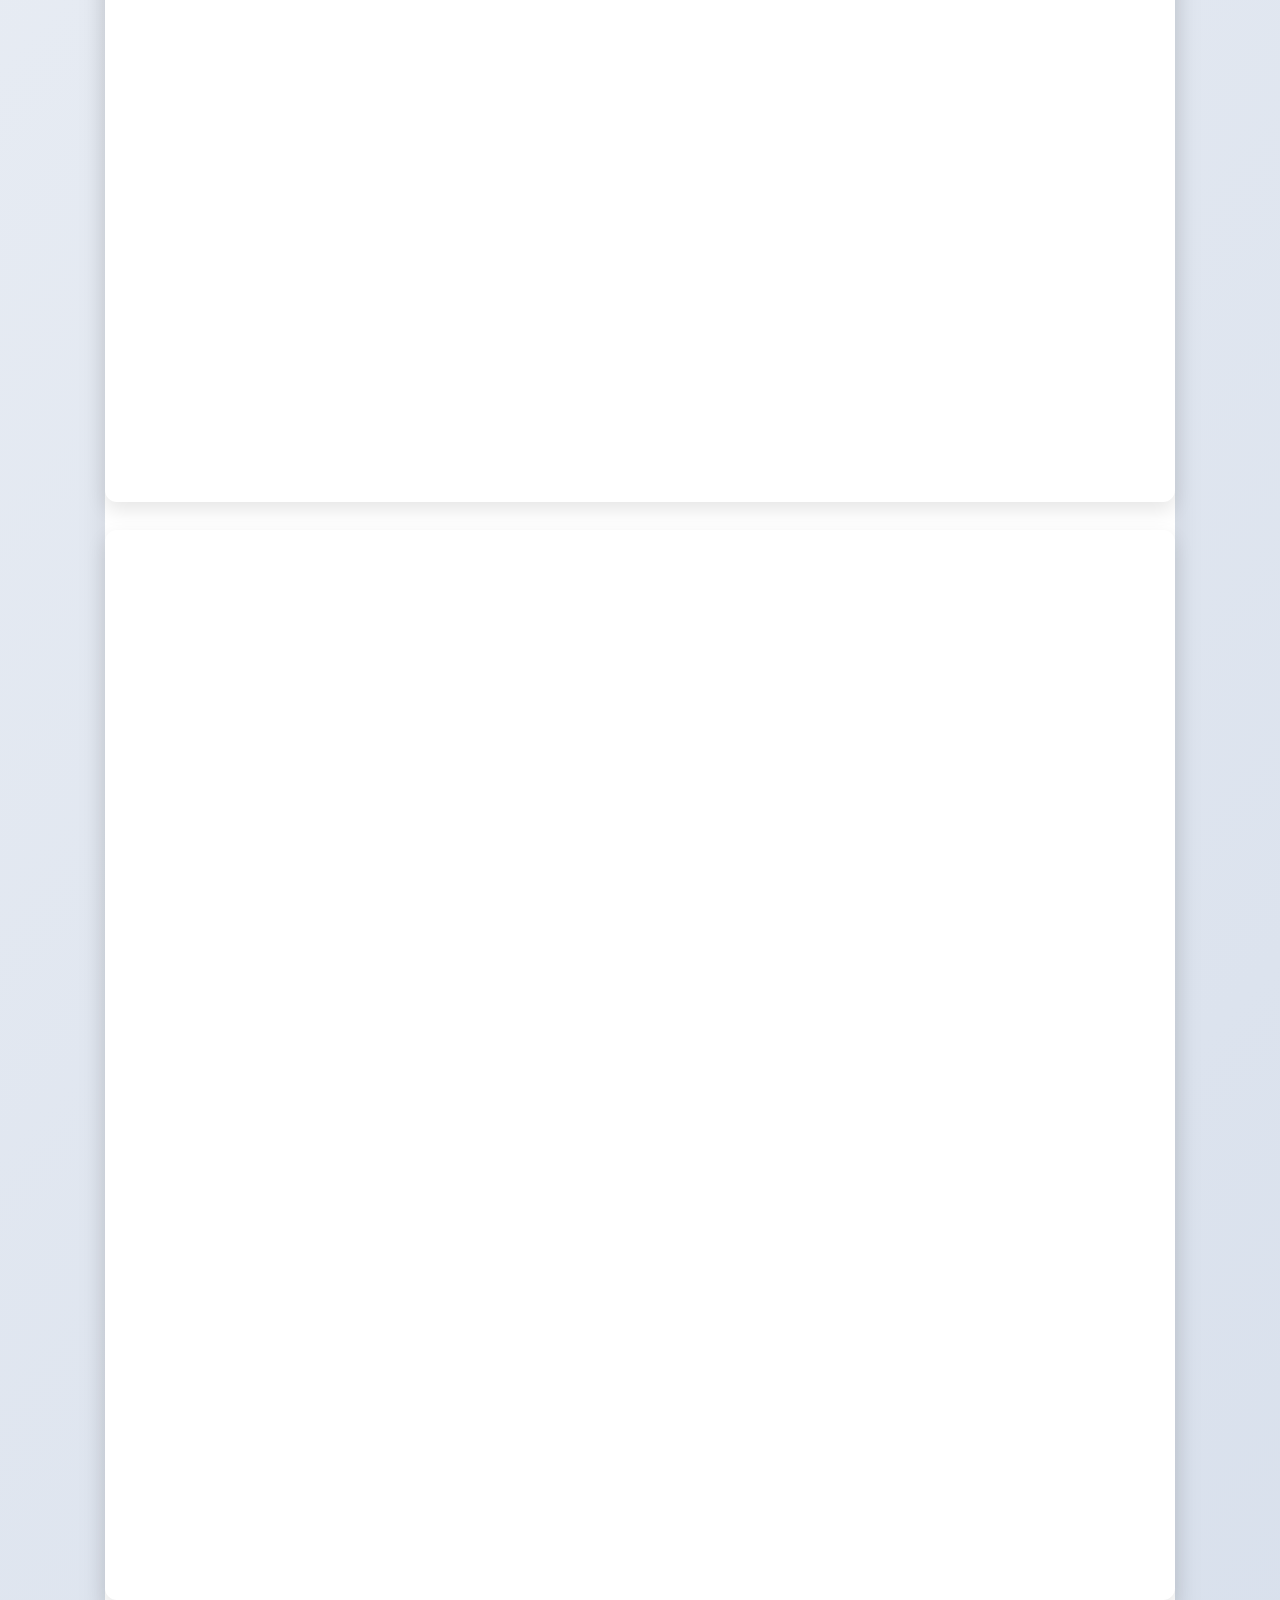
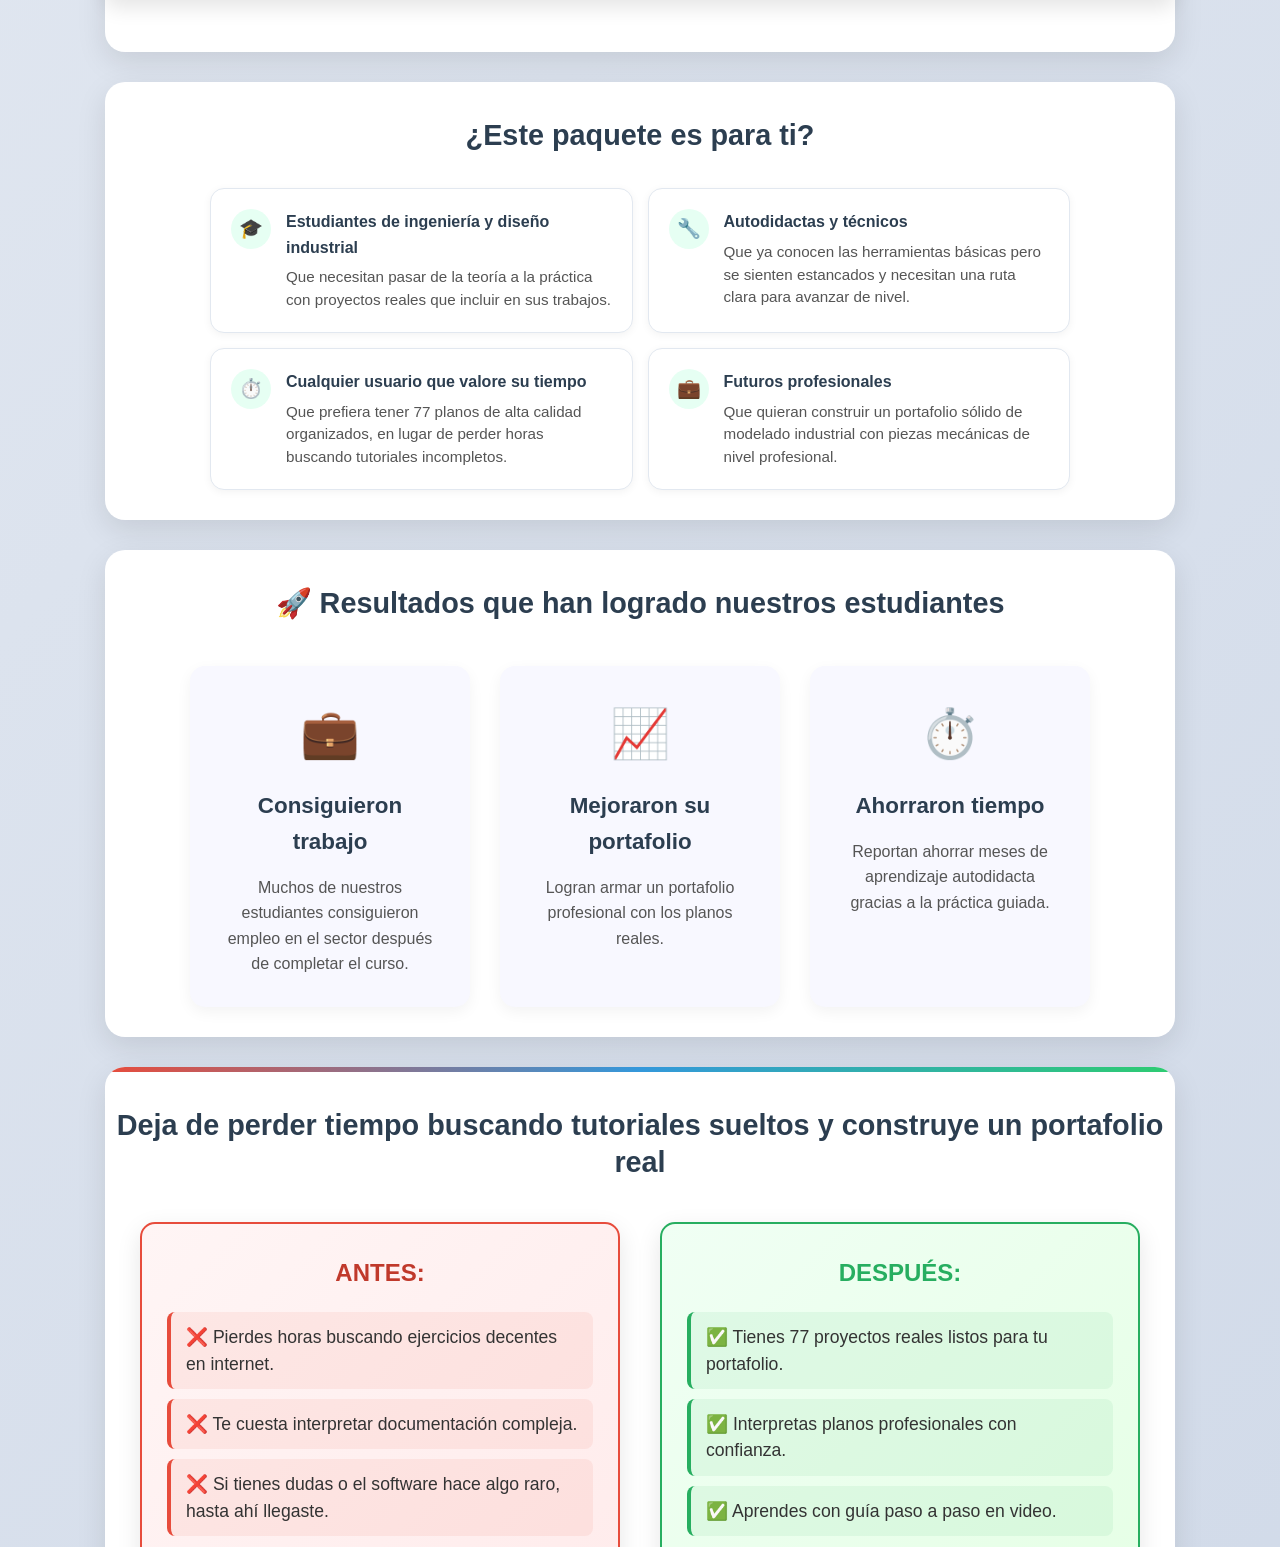
==== commit 6e1a7d31: "Update index.html" ====
--- a/index.html
+++ b/index.html
@@ -790,11 +790,11 @@
                         <span style="font-size:0.75em; font-weight:800; color:#2c3e50; vertical-align:middle; margin-right:6px;">5.0</span>★★★★★
                     </div>
                     <p class="testimonial-text">
-                        "Esto es lo que buscaba, directo y al grano, ya solo escojo el plano que quiero y si tengo dudas con un clic lo veo 👍"
+                        "Hay ocasiones donde la falta de pericia deja en juego el cómo hacer una parte del plano, pero el hecho de que haya un tutorial de cómo hacer cada plano hace que el resolverlo sea sin inconvenientes."
                     </p>
                     <div class="testimonial-author">
                         <div class="author-details">
-                            <p>Rodrigo T.</p>
+                            <p>Leonardo Arredondo</p>
                         </div>
                     </div>
                 </div>
@@ -804,14 +804,57 @@
                         <span style="font-size:0.75em; font-weight:800; color:#2c3e50; vertical-align:middle; margin-right:6px;">5.0</span>★★★★★
                     </div>
                     <p class="testimonial-text">
-                        "Buen Curso, es perfecto para iniciar y además con el aprendizaje obtenido puedes realizar piezas con un grado de complejidad alto."
+                        "Cuentan con el desarrollo de piezas que te permiten mejorar la capacidad de crear componentes sencillos a complejos de manera gradual"
                     </p>
                     <div class="testimonial-author">
                         <div class="author-details">
-                            <p>Tyut 3222</p>
+                            <p>Marina Leonor Picazo Meza</p>
                         </div>
                     </div>
                 </div>
+
+                <div class="testimonial-card">
+                    <div class="rating">
+                        <span style="font-size:0.75em; font-weight:800; color:#2c3e50; vertical-align:middle; margin-right:6px;">5.0</span>★★★★★
+                    </div>
+                    <p class="testimonial-text">
+                        "Tengo 6 años con el curso y aun así me sigue atendiendo y actualizando mis cursos sin ningún problema"
+                    </p>
+                    <div class="testimonial-author">
+                        <div class="author-details">
+                            <p>Omar Gonzalez</p>
+                        </div>
+                    </div>
+                </div>
+
+                <div class="testimonial-card">
+                    <div class="rating">
+                        <span style="font-size:0.75em; font-weight:800; color:#2c3e50; vertical-align:middle; margin-right:6px;">5.0</span>★★★★★
+                    </div>
+                    <p class="testimonial-text">
+                        "Aprendí mucho con los videos tutoriales de Diego, un excelente profesional y docente. Saludos desde Argentina"
+                    </p>
+                    <div class="testimonial-author">
+                        <div class="author-details">
+                            <p>Gabriel Delfino</p>
+                        </div>
+                    </div>
+                </div>
+
+                <div class="testimonial-card">
+                    <div class="rating">
+                        <span style="font-size:0.75em; font-weight:800; color:#2c3e50; vertical-align:middle; margin-right:6px;">5.0</span>★★★★★
+                    </div>
+                    <p class="testimonial-text">
+                        "Me han servido muchos los planos para practicar para la universidad"
+                    </p>
+                    <div class="testimonial-author">
+                        <div class="author-details">
+                            <p>Izak</p>
+                        </div>
+                    </div>
+                </div>
+                
             </div>
 
             <div style="text-align: center;">
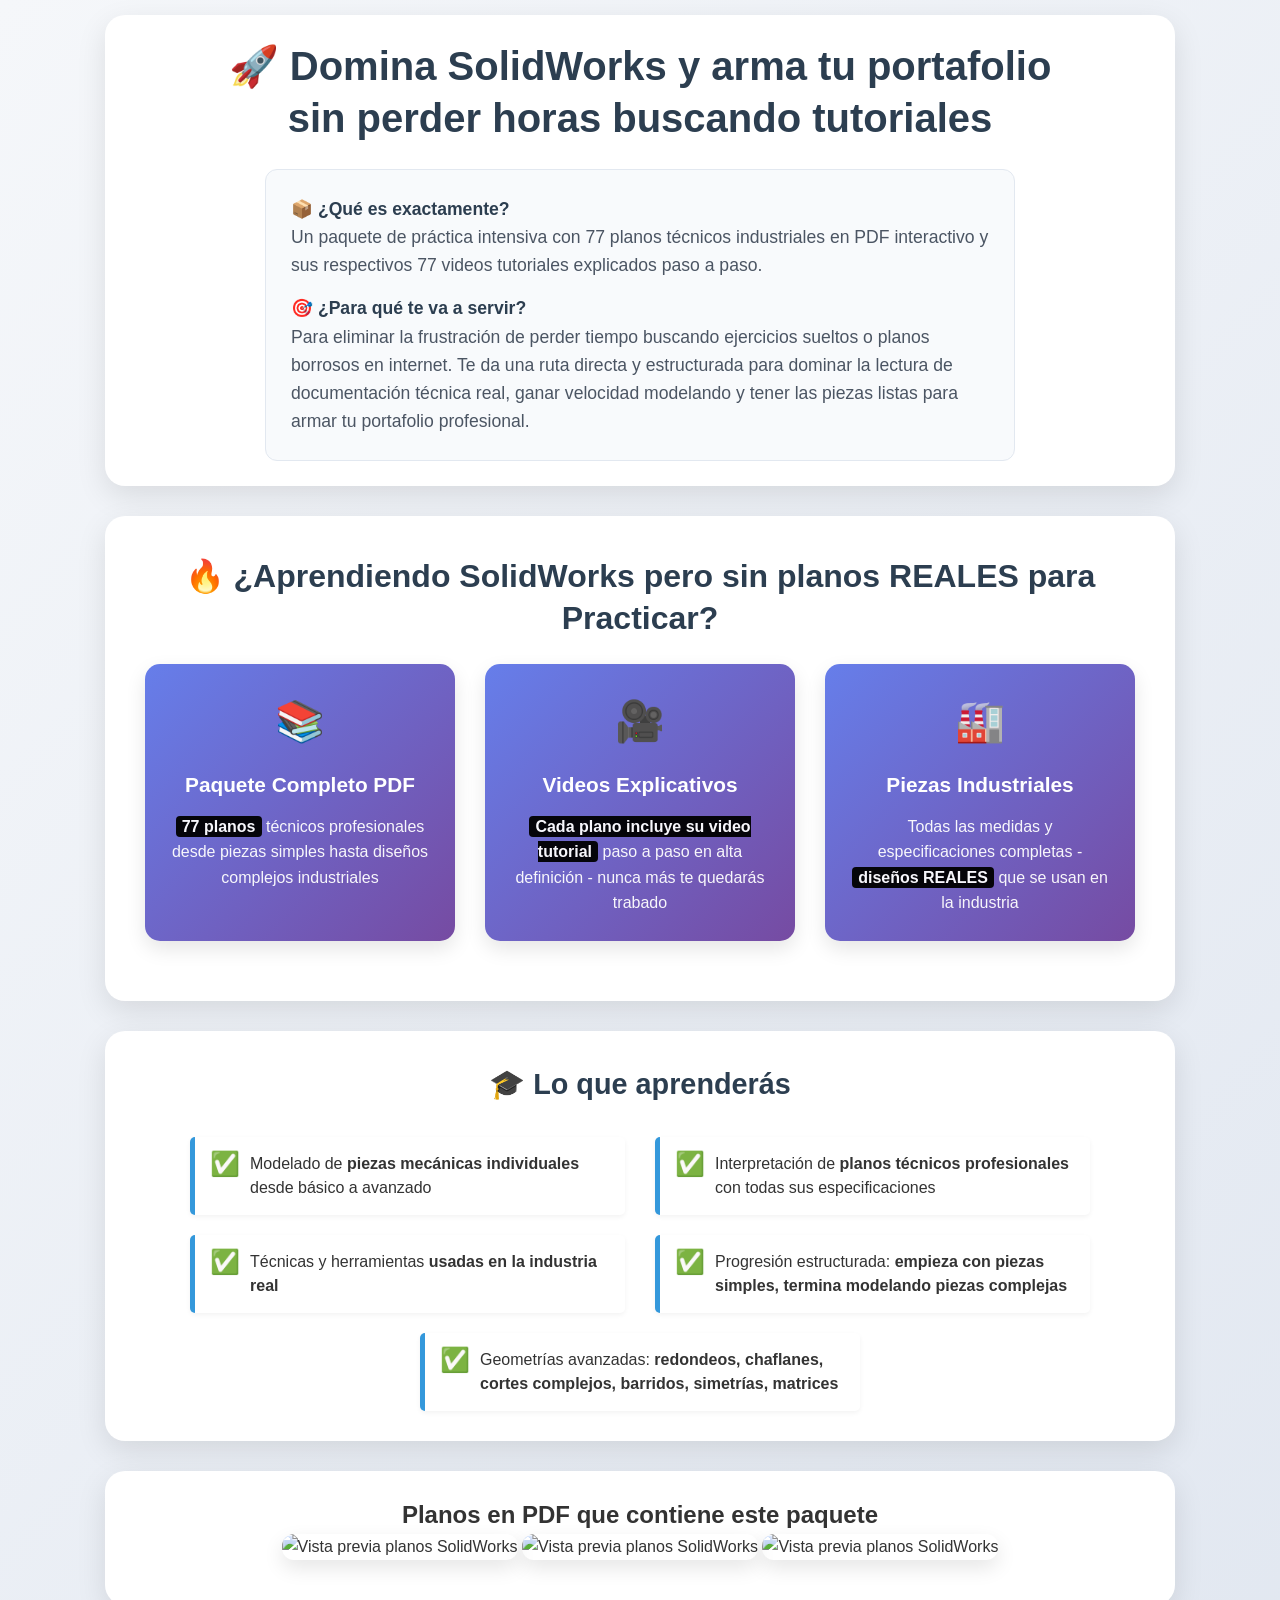
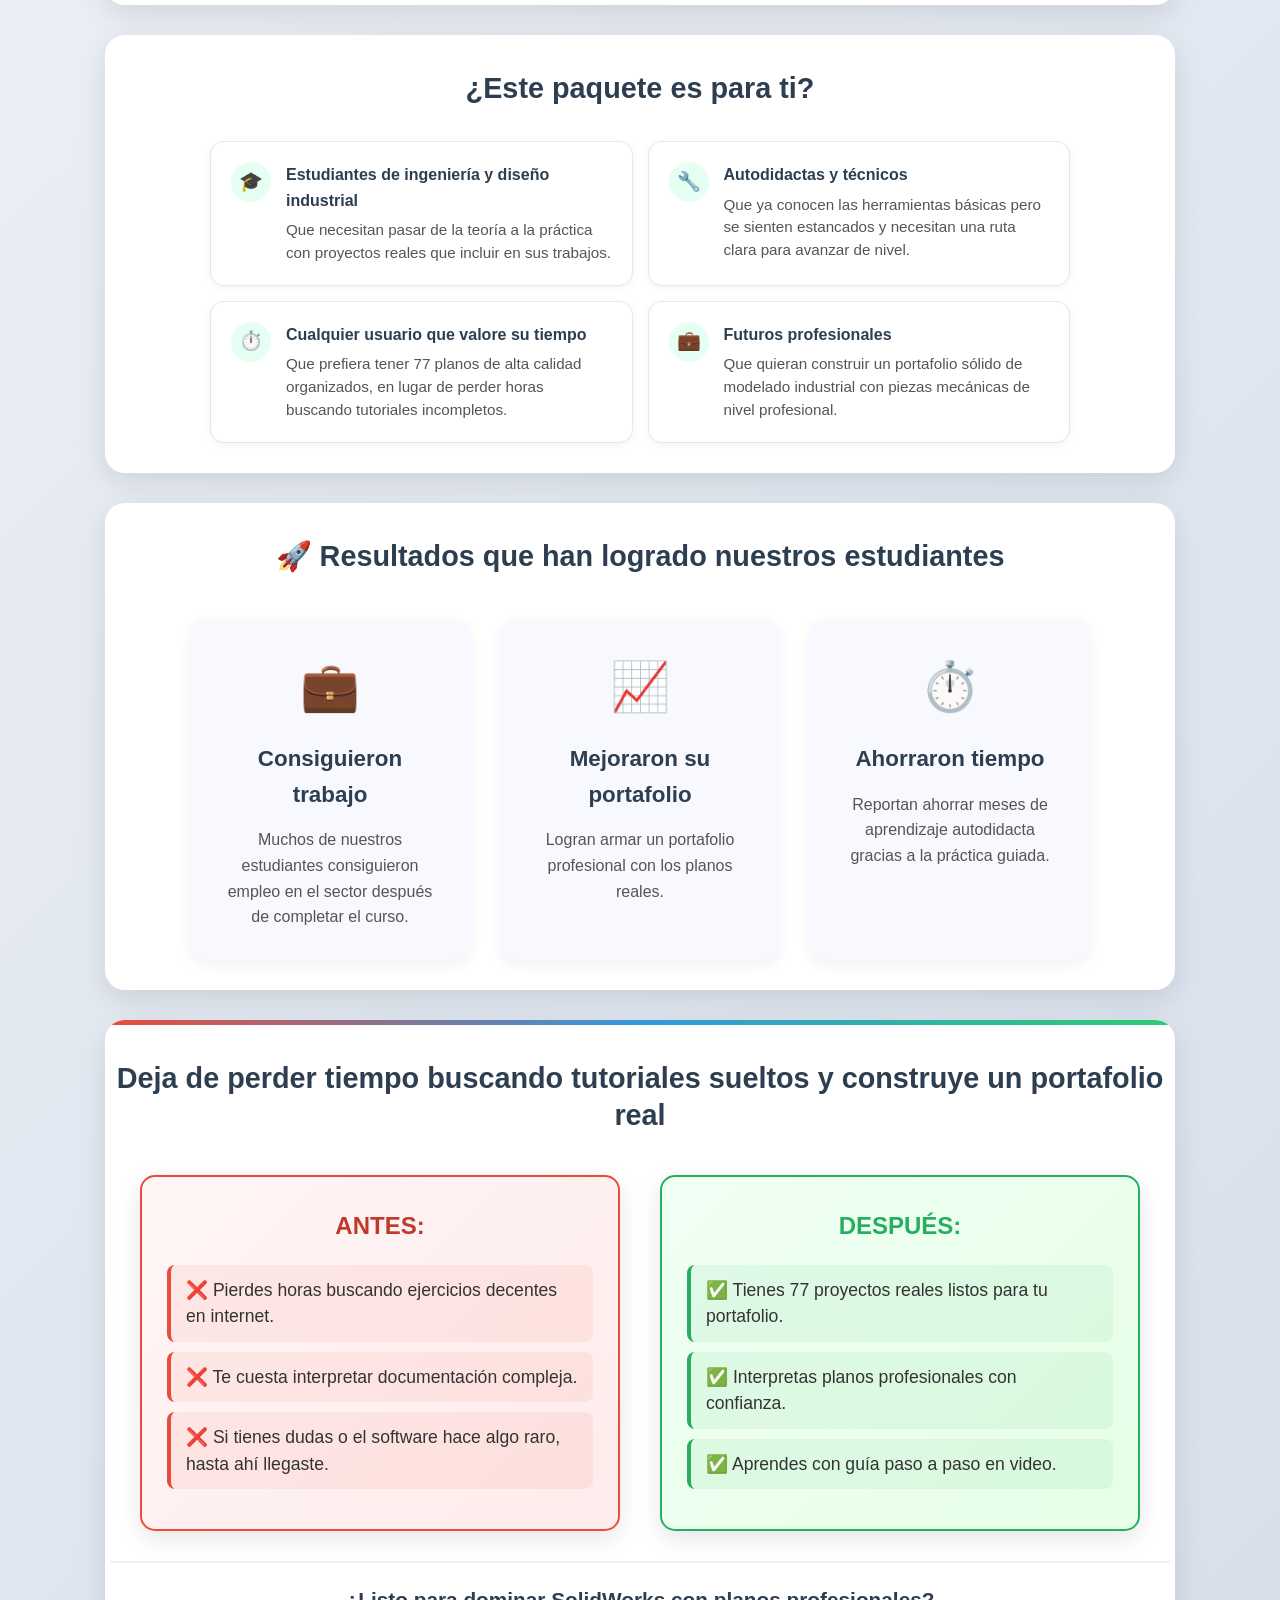
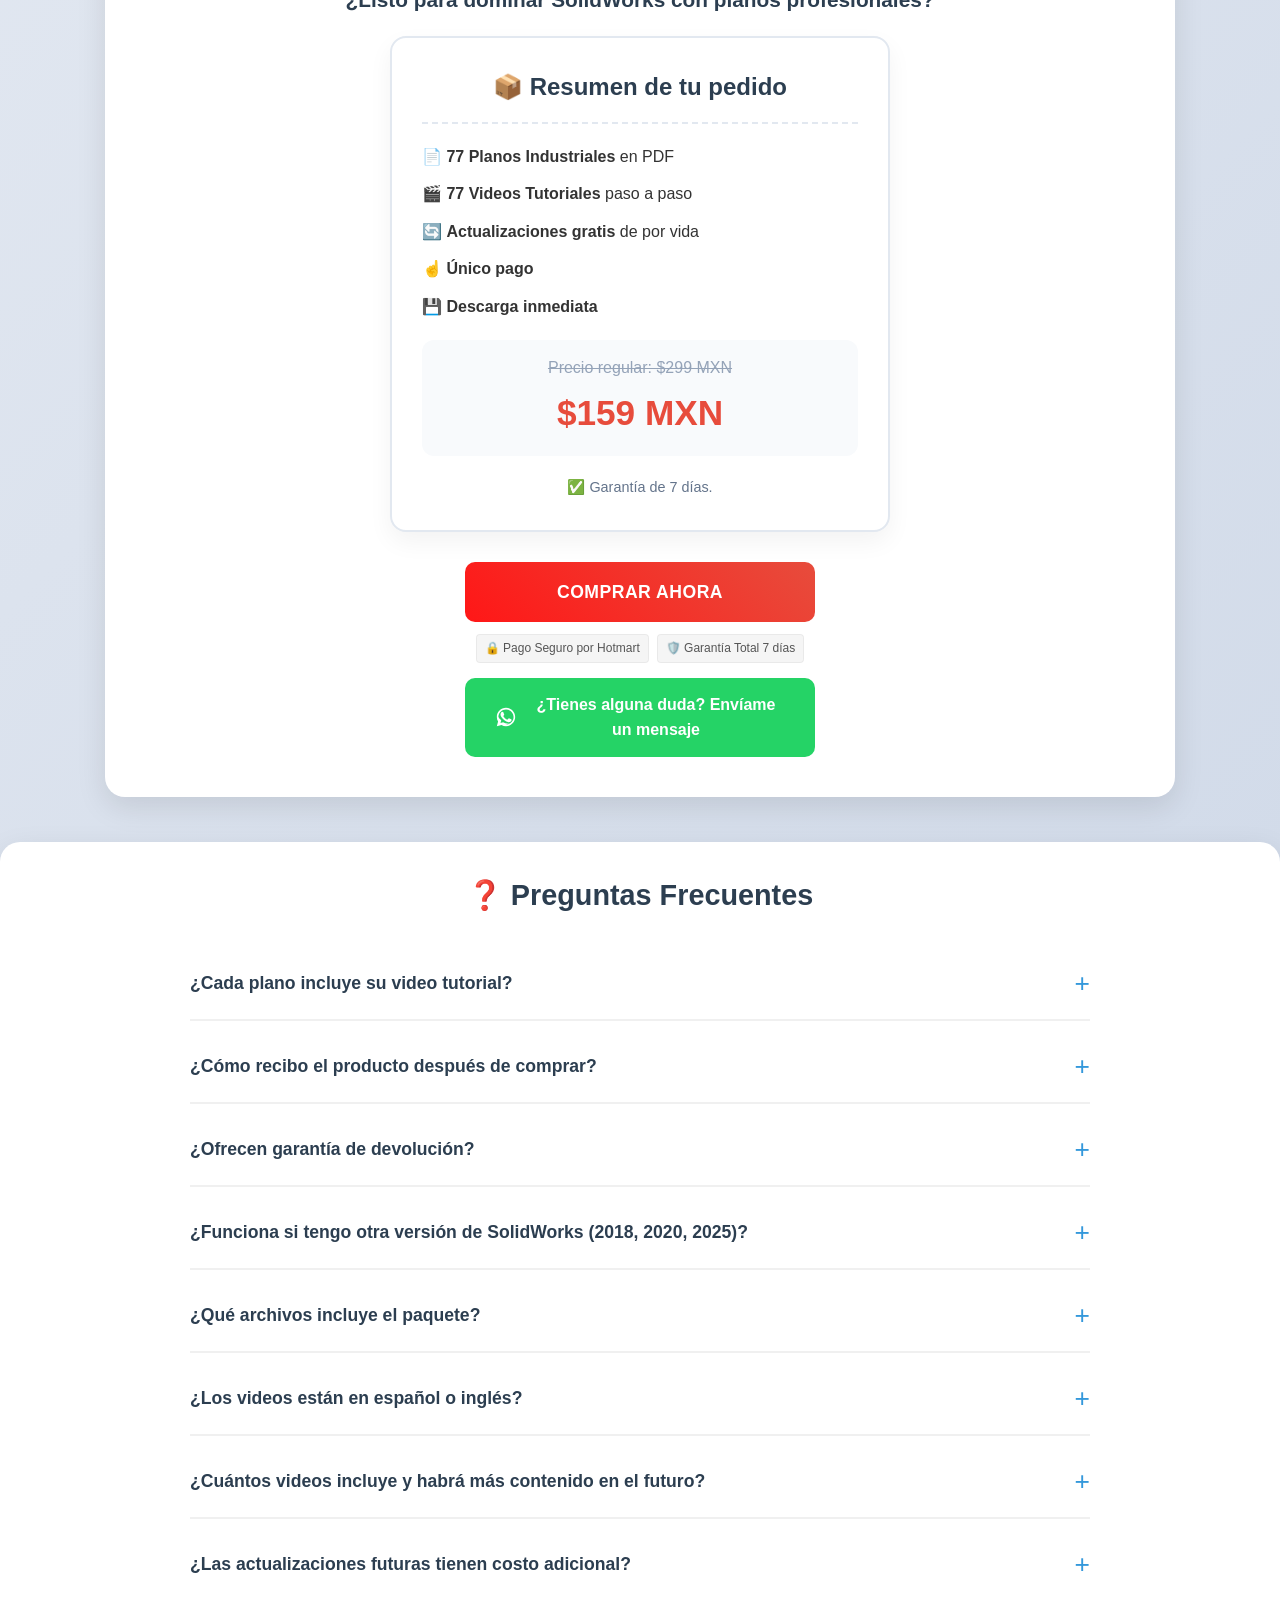
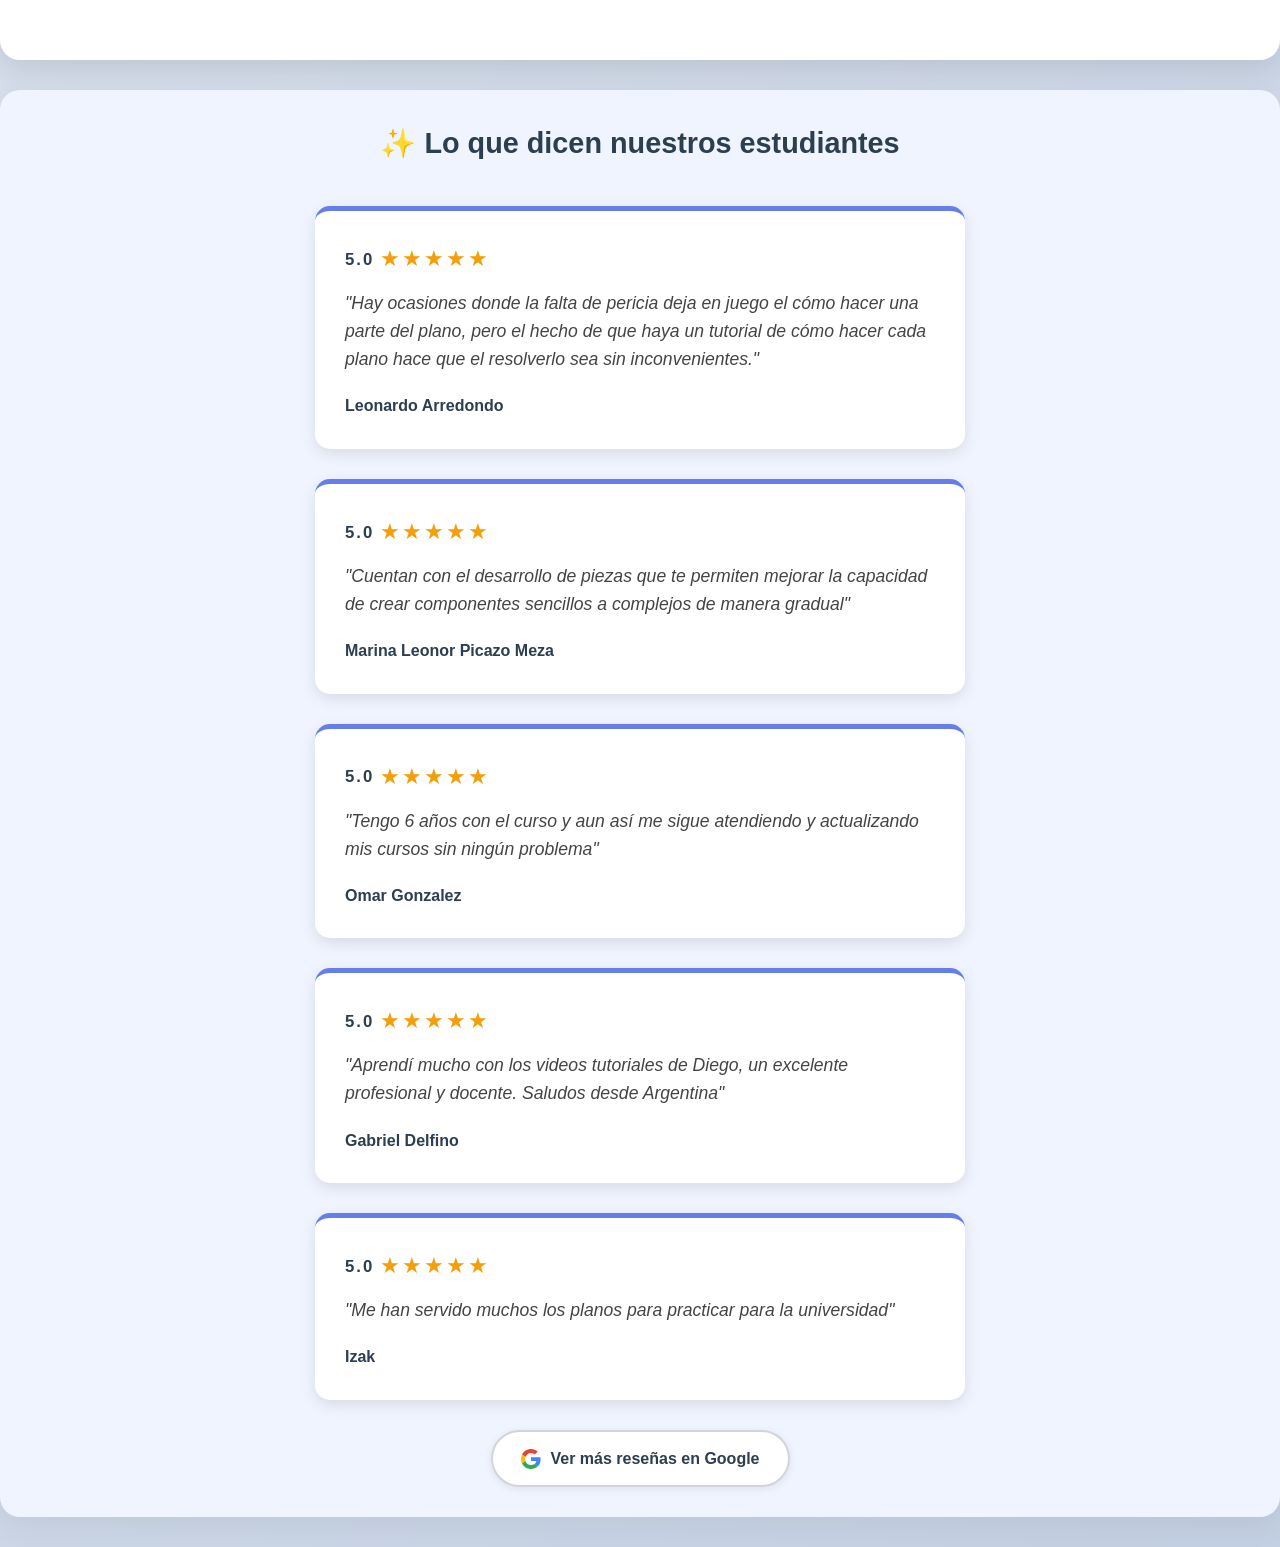
==== commit 31bcc593: "Update index.html" ====
--- a/index.html
+++ b/index.html
@@ -675,7 +675,7 @@
                 </div>
 
                 <div class="cta-group" style="margin: 0 auto;">
-    <a href="https://pay.hotmart.com/P102008003G?off=o9ma7ahc" target="_blank" class="buy-button" rel="noopener noreferrer">Comprar Ahora</a>
+    <a href="https://pay.hotmart.com/P102008003G?checkoutMode=10&bid=1787788721121" target="_blank" class="buy-button" rel="noopener noreferrer">Comprar Ahora</a>
     <div class="trust-badges">
         <span class="trust-item">🔒 Pago Seguro por Hotmart</span>
         <span class="trust-item">🛡️ Garantía Total 7 días</span>
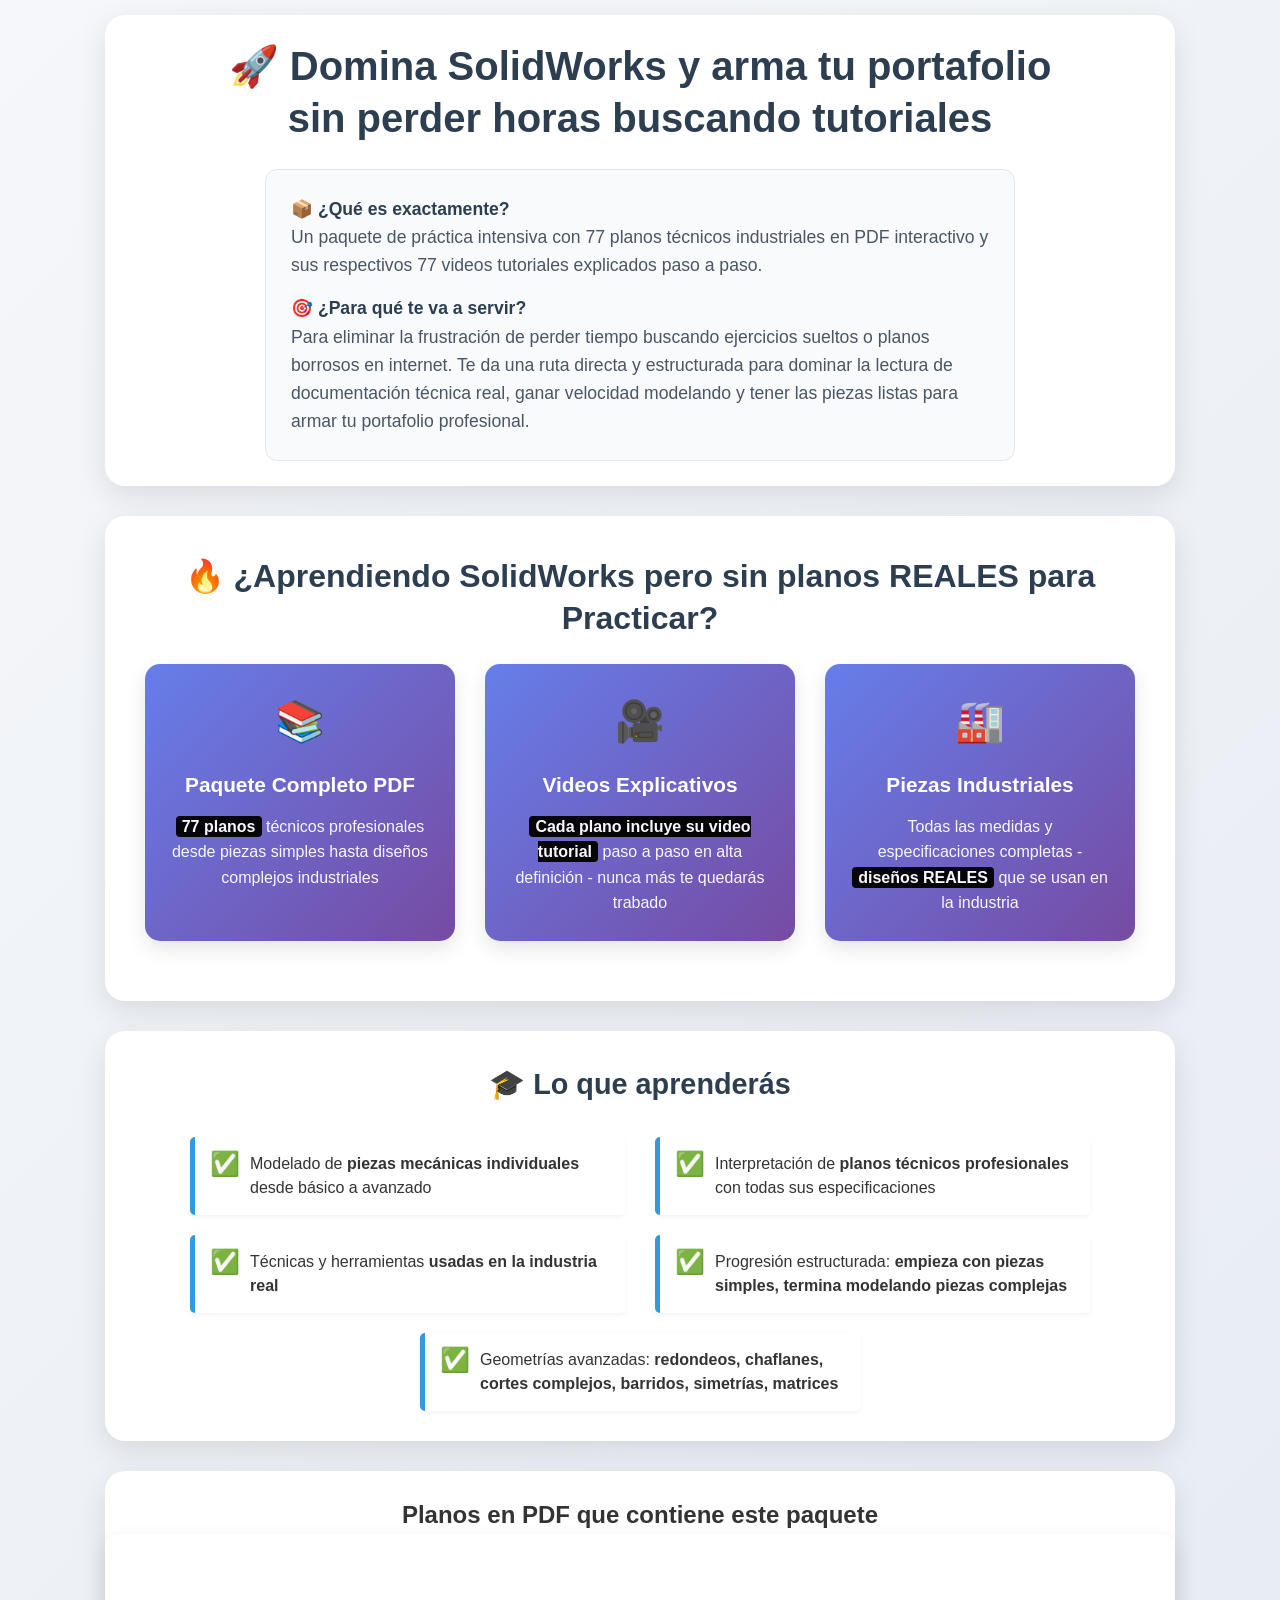
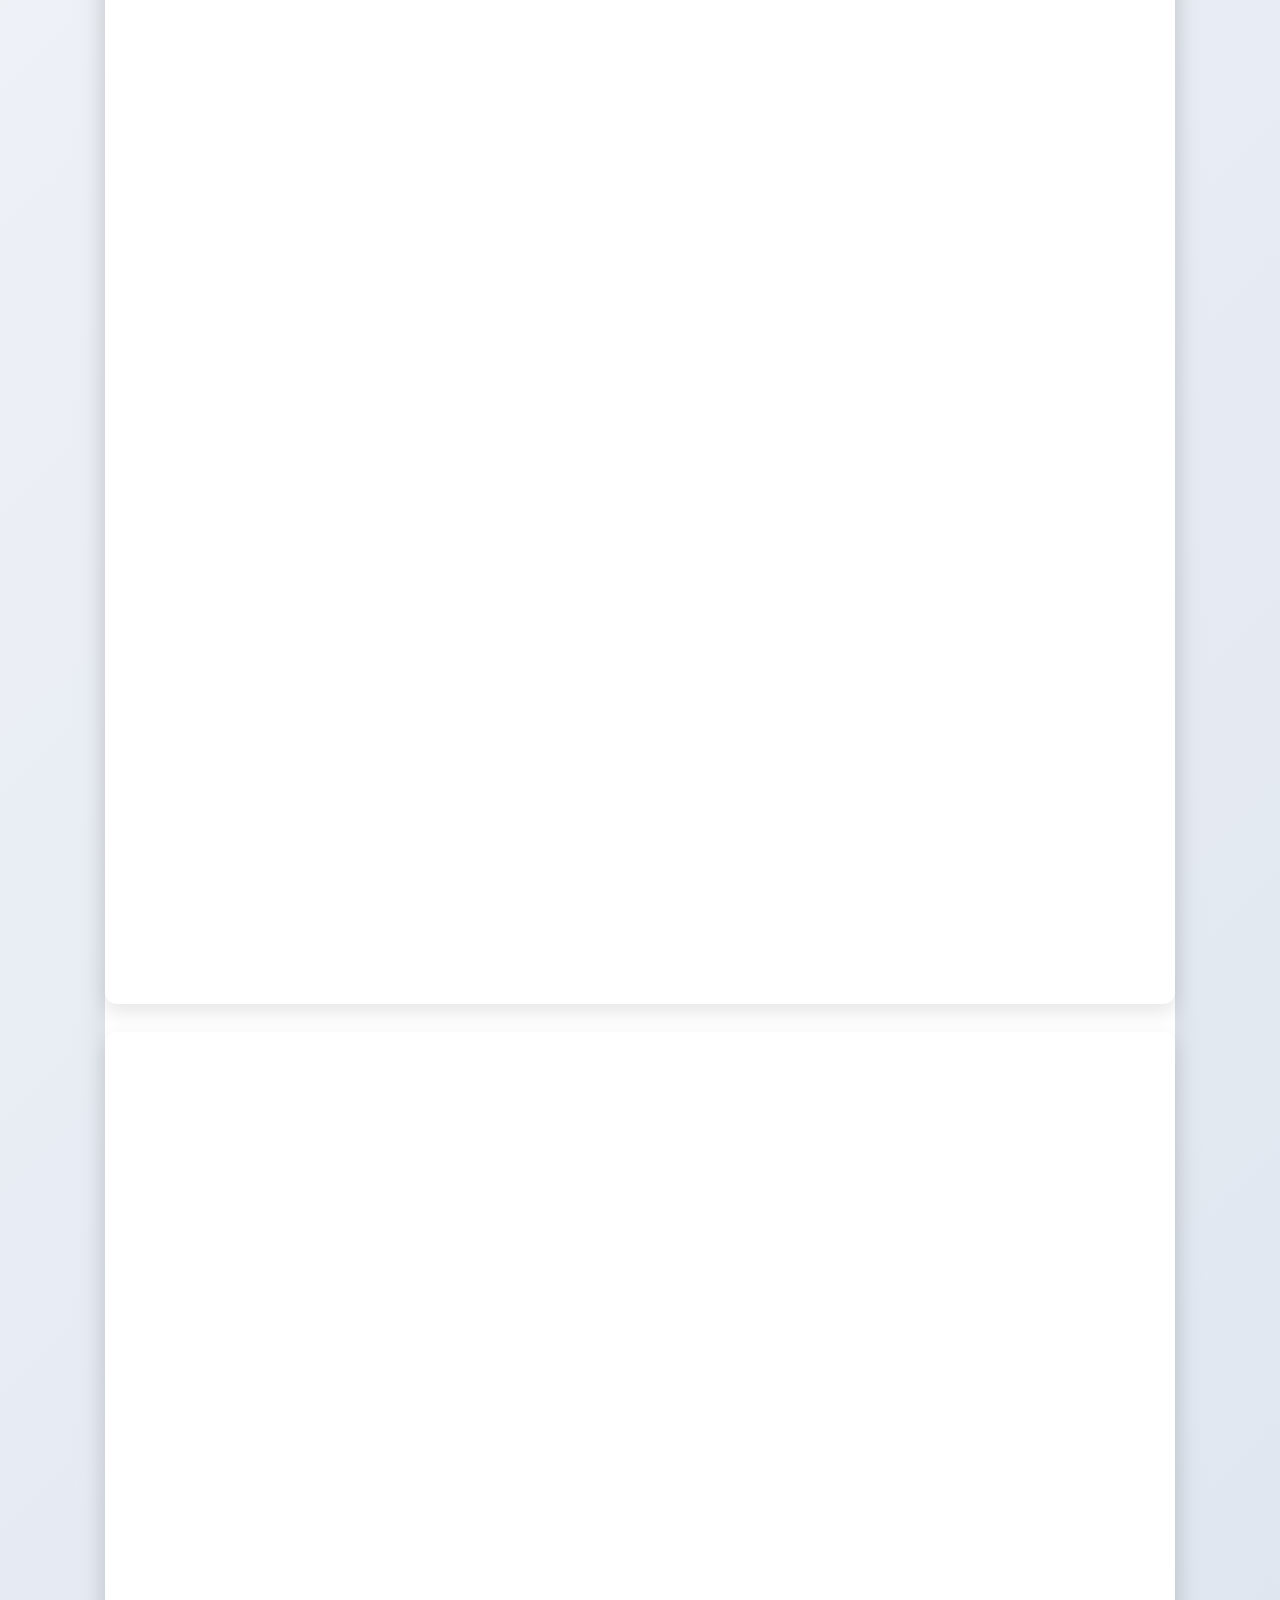
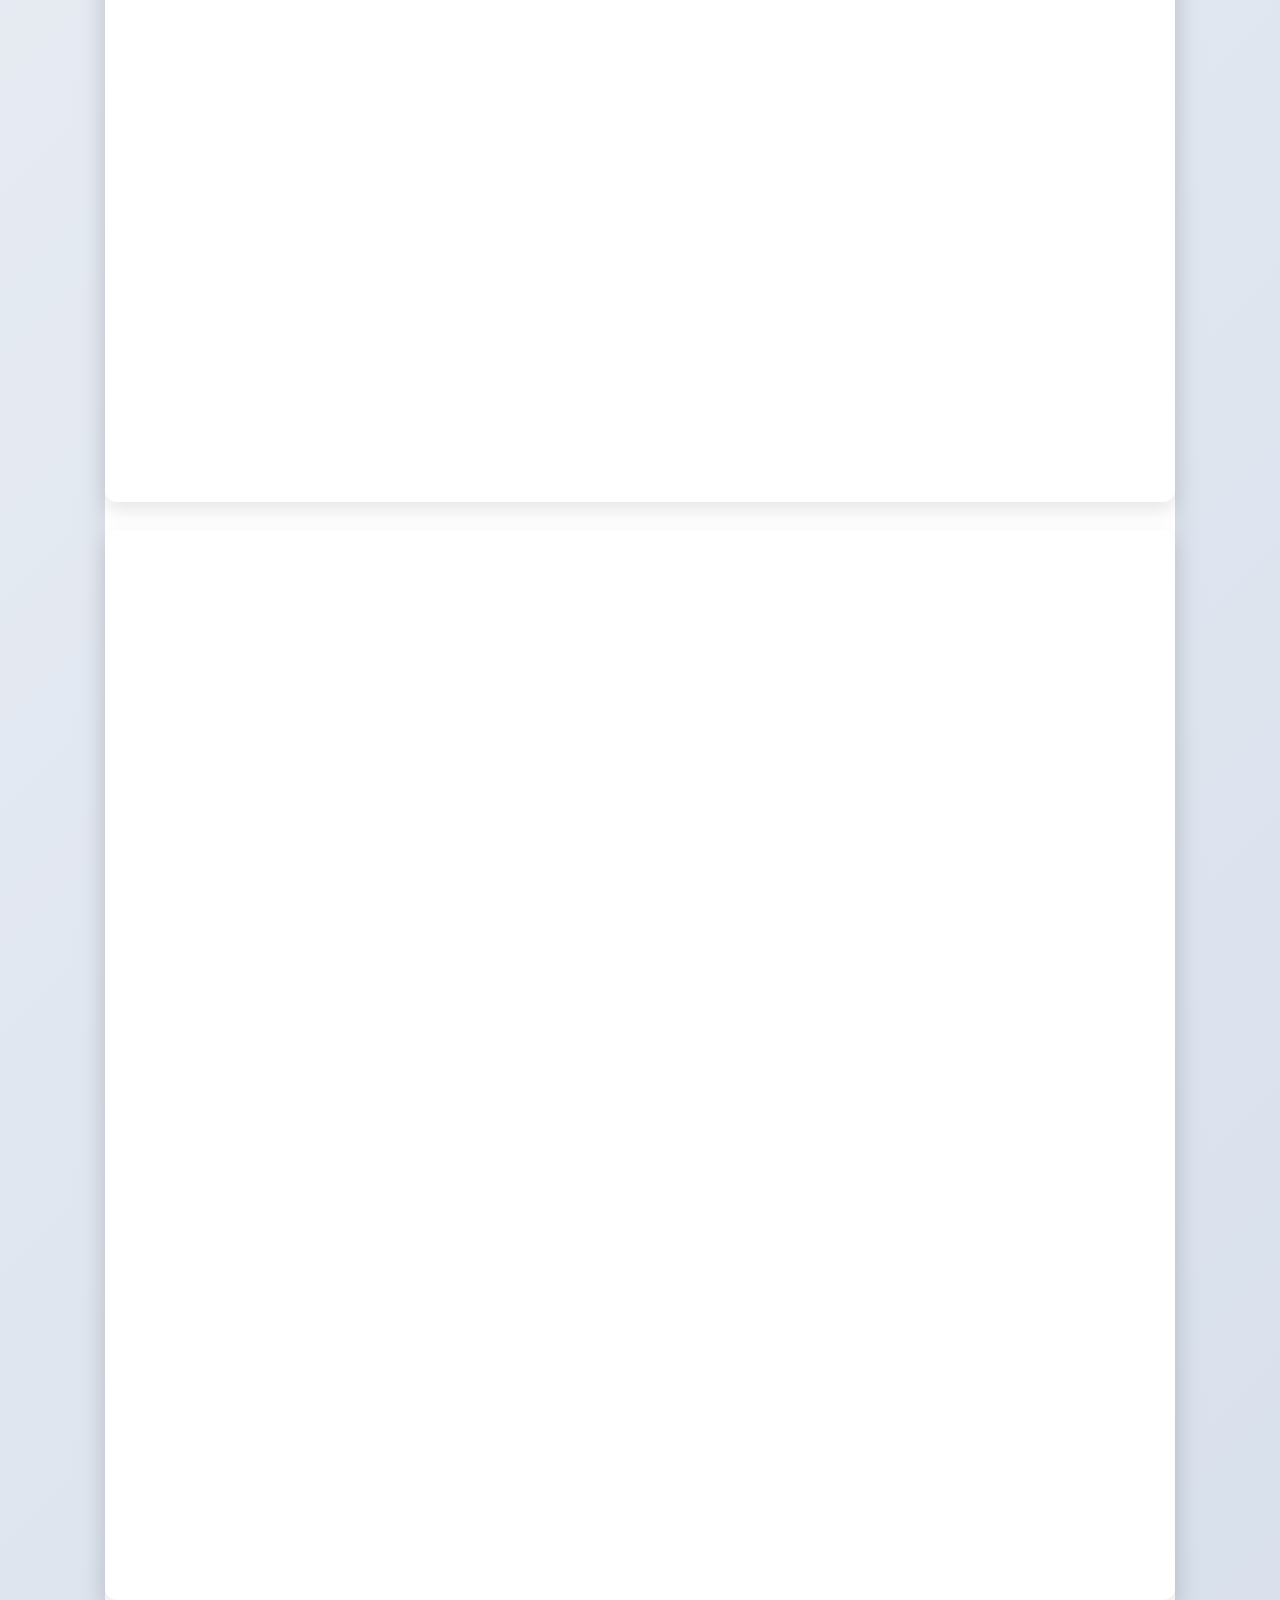
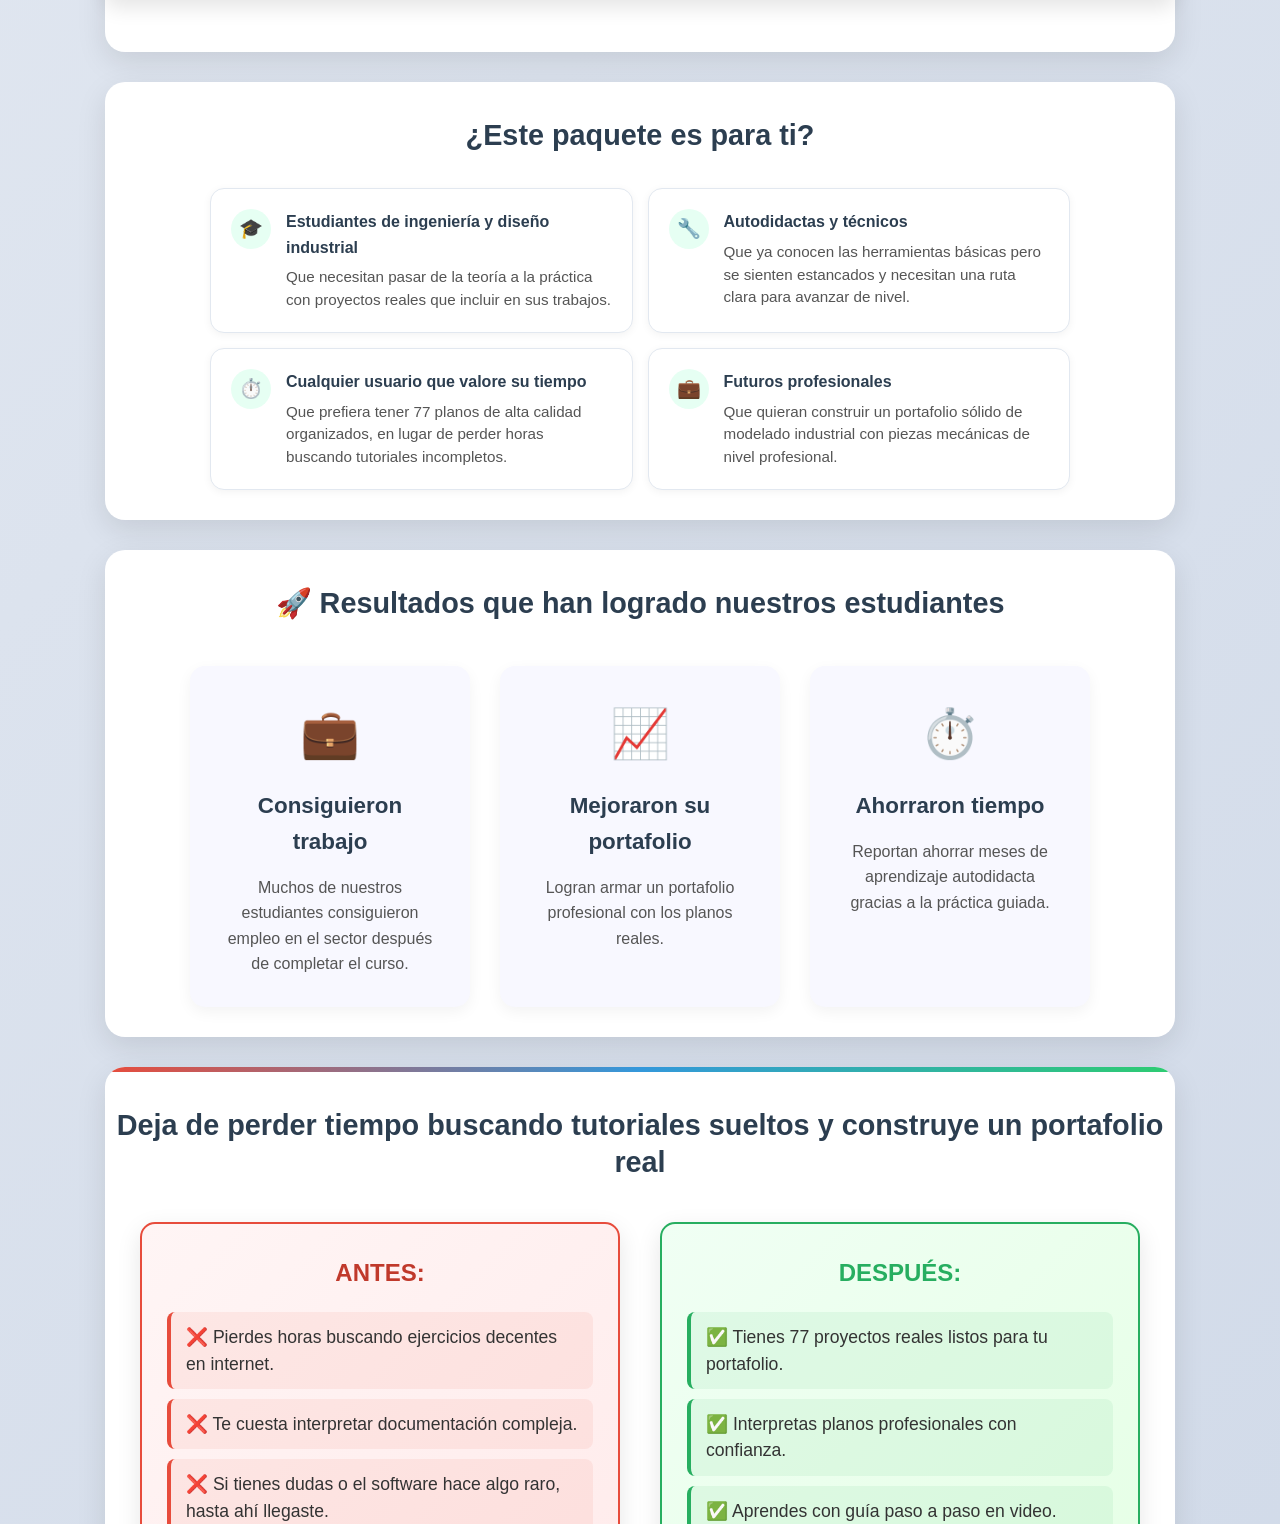
==== commit 88d26a81: "Update index.html" ====
--- a/index.html
+++ b/index.html
@@ -671,14 +671,17 @@
                         <span style="font-size: 1em; color: #94a3b8; text-decoration: line-through; display: block; margin-bottom: 5px;">Precio regular: $299 MXN</span>
                         <span style="font-size: 2.2em; font-weight: 800; color: #e74c3c;">$159 MXN</span>
                     </div>
-                    <p style="text-align: center; color: #64748b; font-size: 0.9em;">✅ Garantía de 7 días.</p>
+                    <!--<p style="text-align: center; color: #64748b; font-size: 0.9em;">Tarjeta</p>-->
                 </div>
 
                 <div class="cta-group" style="margin: 0 auto;">
     <a href="https://pay.hotmart.com/P102008003G?checkoutMode=10&bid=1787788721121" target="_blank" class="buy-button" rel="noopener noreferrer">Comprar Ahora</a>
     <div class="trust-badges">
-        <span class="trust-item">🔒 Pago Seguro por Hotmart</span>
-        <span class="trust-item">🛡️ Garantía Total 7 días</span>
+        <span class="trust-item">💳 Pago con tarjeta</span>
+        <span class="trust-item">🏪 Oxxo</span>
+        <span class="trust-item">Mercado Pago</span>
+        <span class="trust-item">Transferencia Bancaria</span>
+        <span class="trust-item">PayPal</span>
     </div>
 
     <a href="https://wa.me/5214621579719?text=Hola%2C%20tengo%20una%20duda%20sobre%20el%20paquete%20de%2077%20planos" target="_blank" class="whatsapp-button" rel="noopener noreferrer">
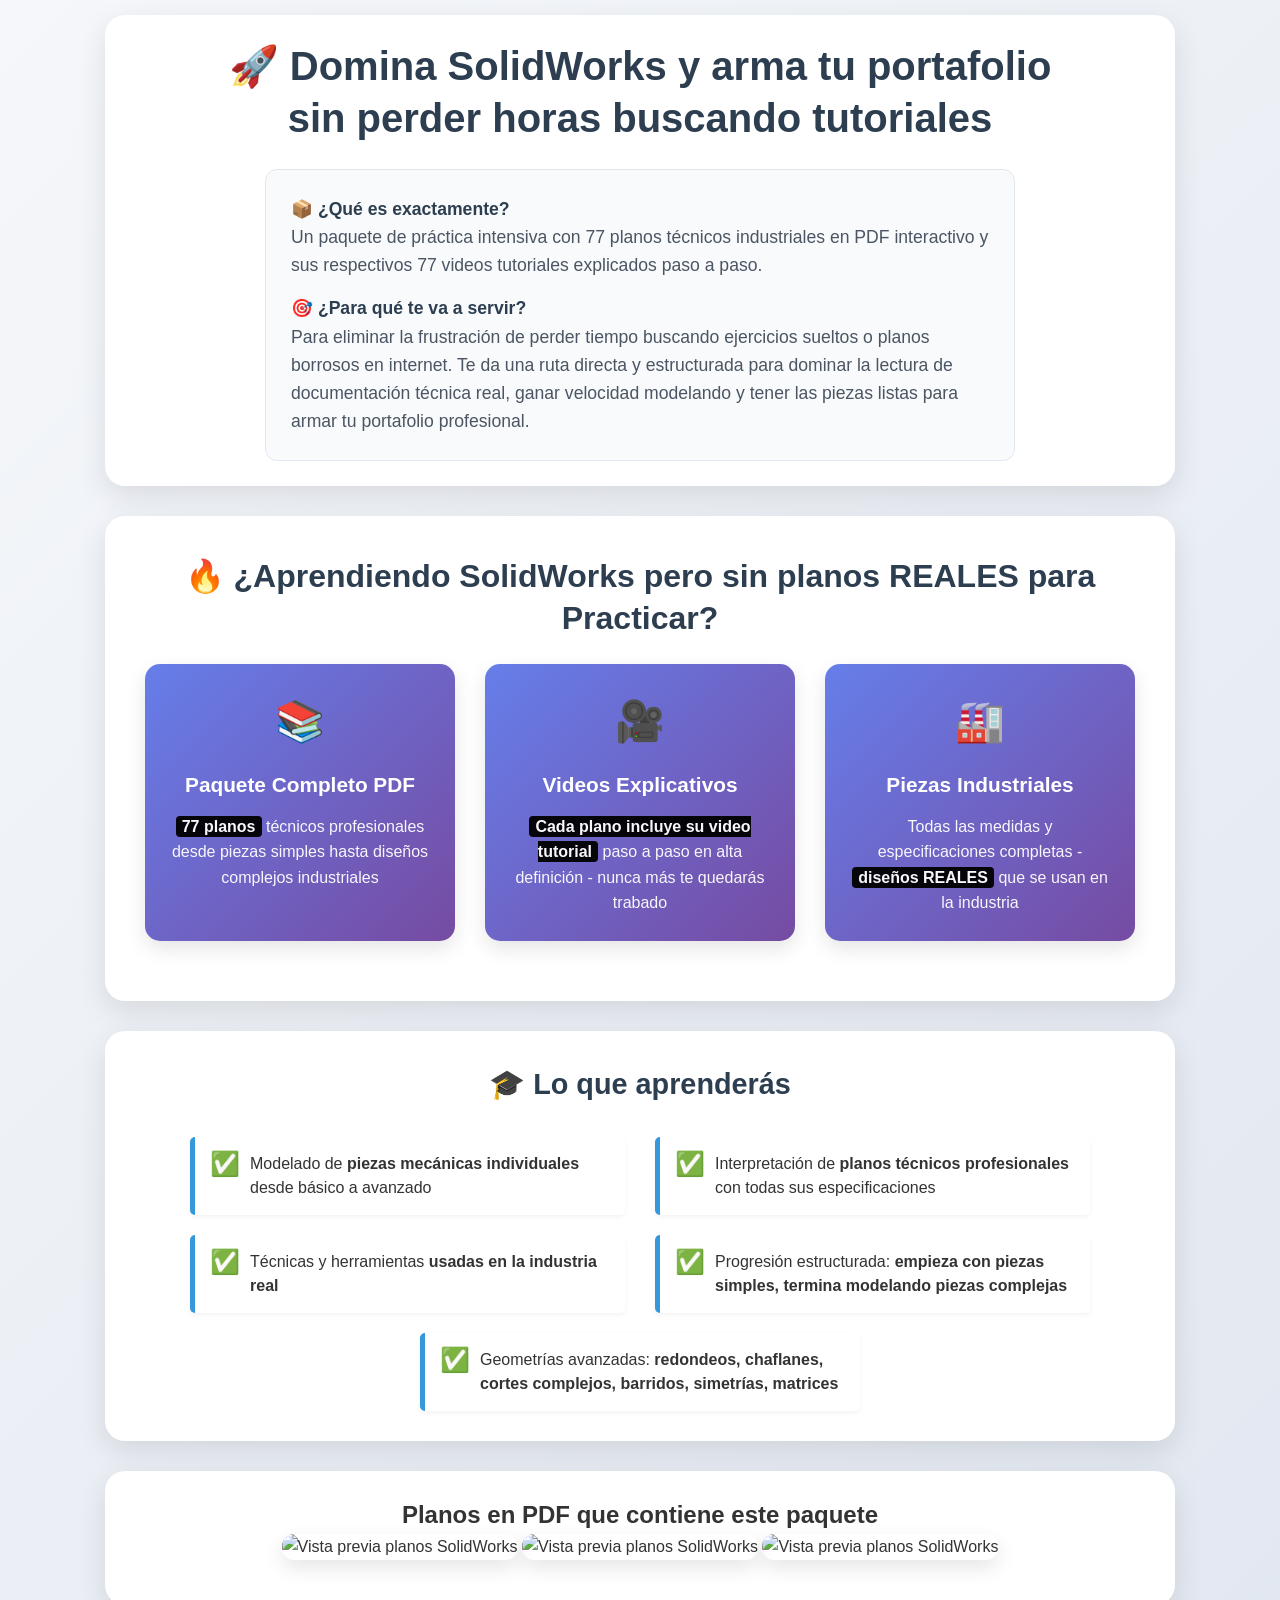
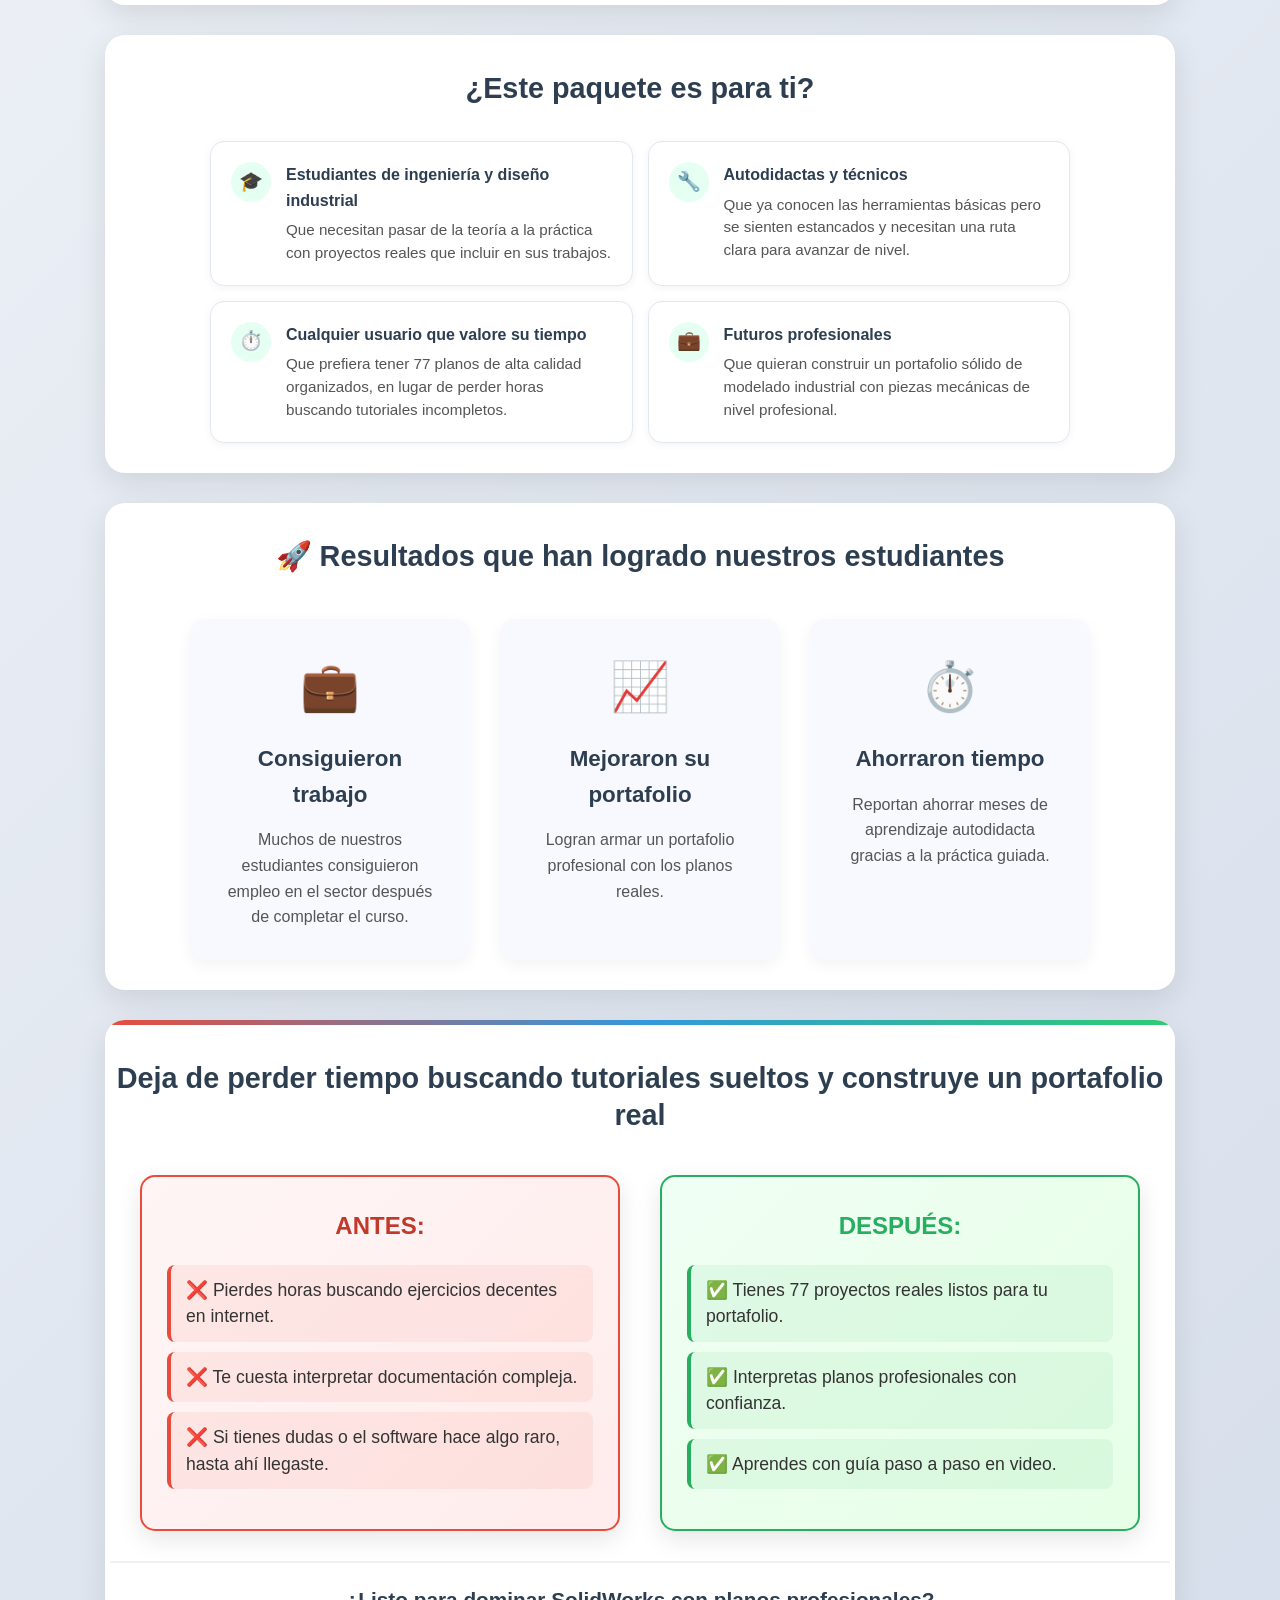
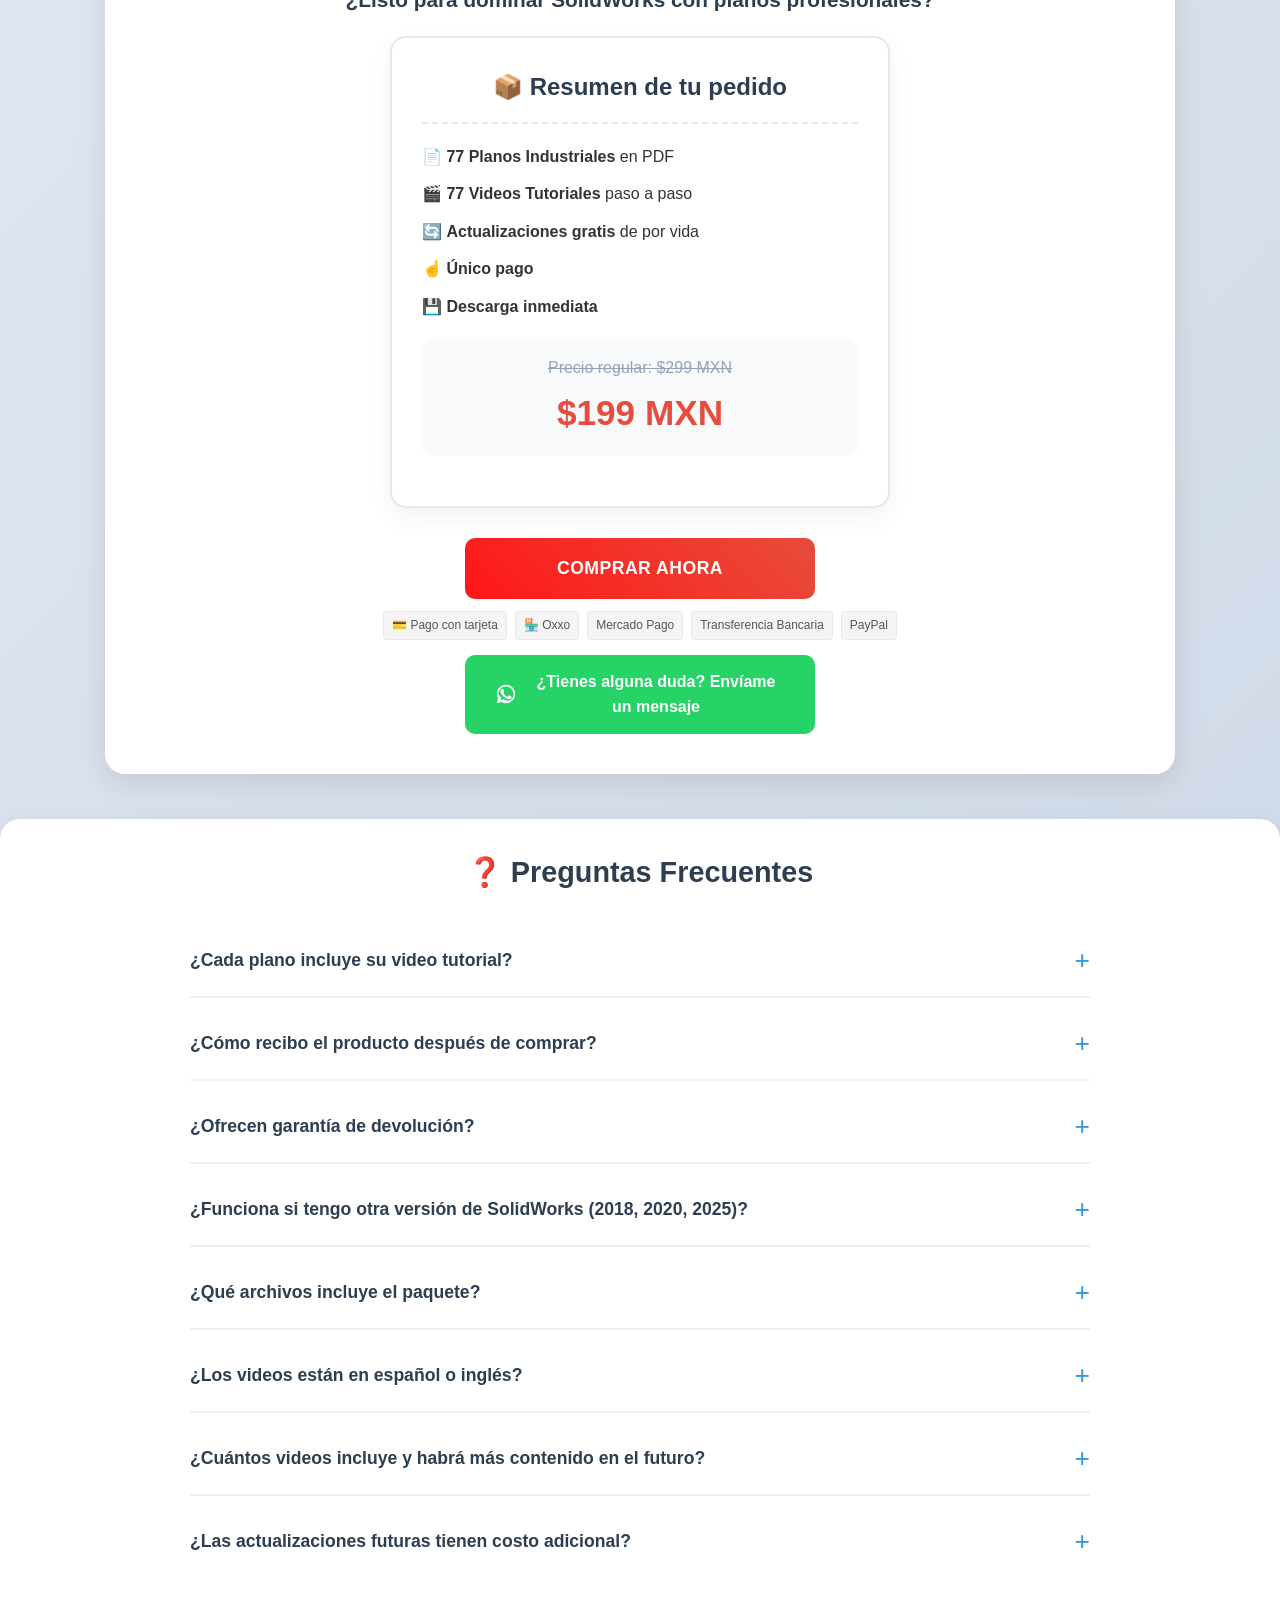
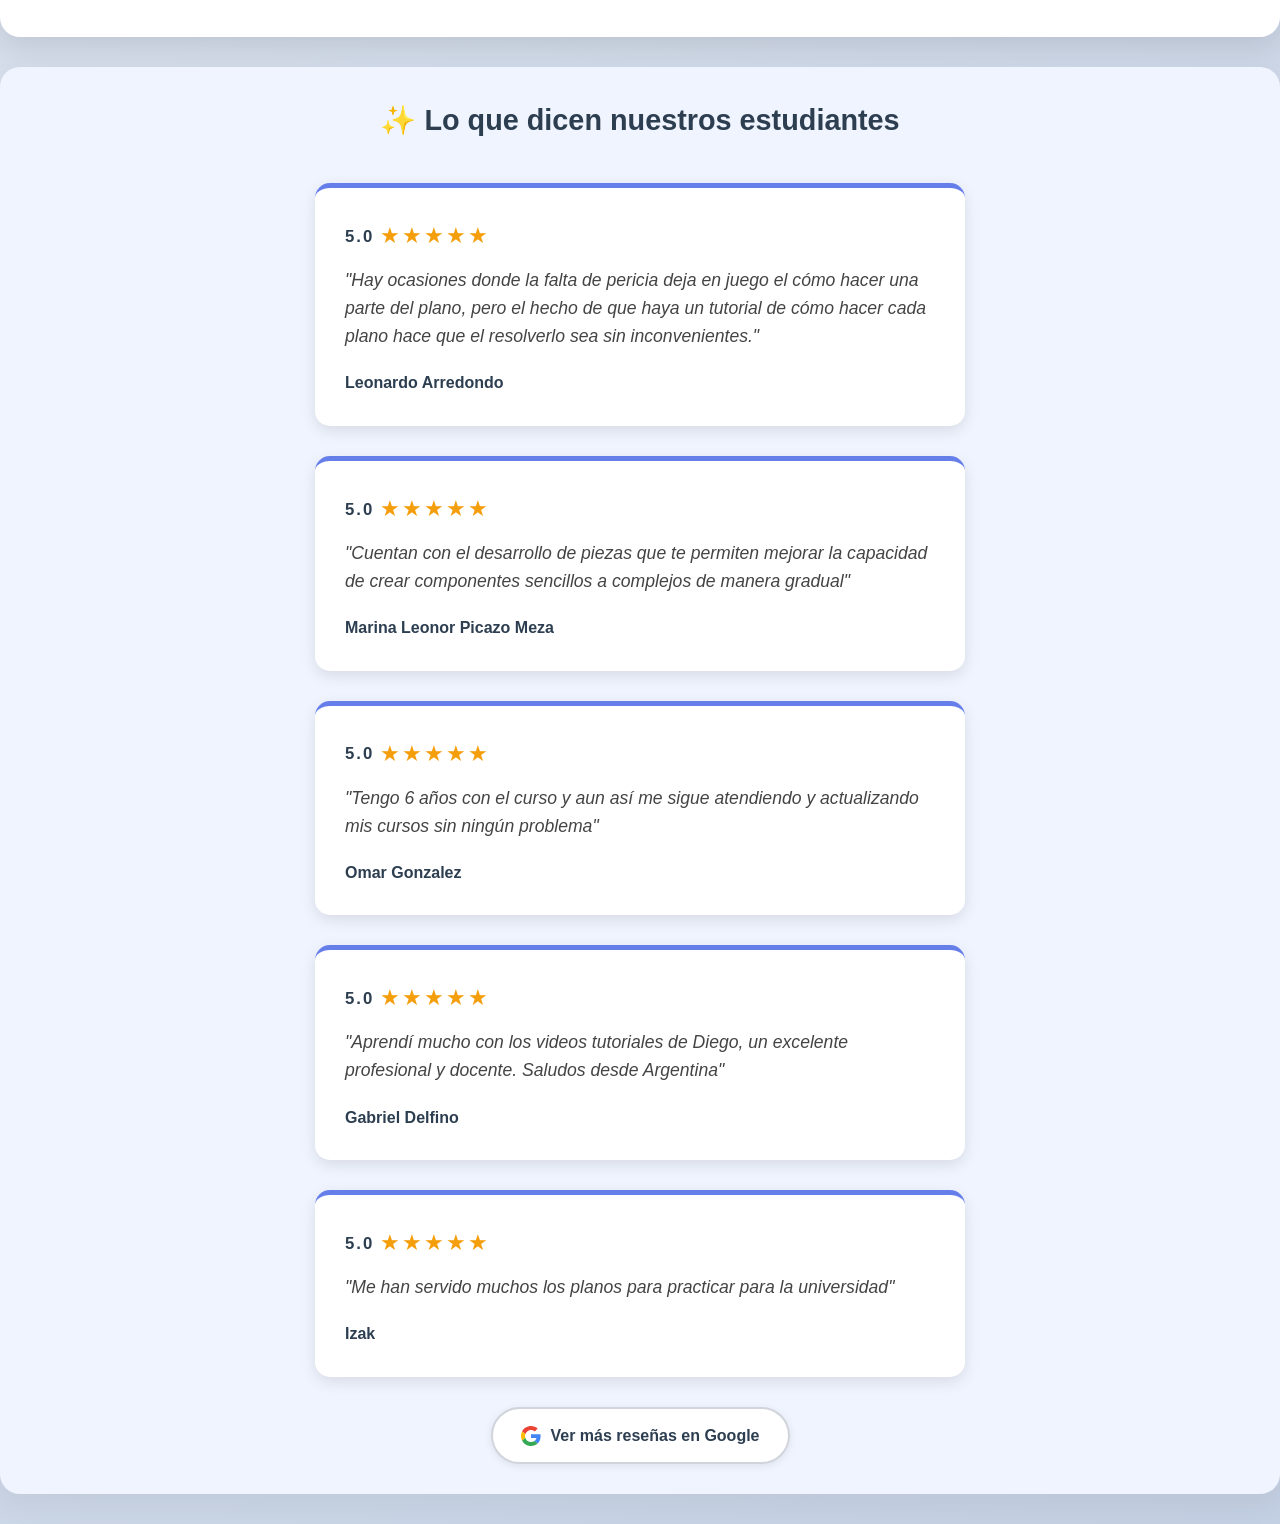
==== commit f270a378: "Update image sources in index.html" ====
--- a/index.html
+++ b/index.html
@@ -561,16 +561,16 @@
             <h2 class="preview-title">Planos en PDF que contiene este paquete</h2>
             <div class="preview-content">
                 <picture>
-                    <source media="(max-width: 500px)" srcset="https://static.wixstatic.com/media/32c95b_68cf75ac2a4f41ffaab41803899d8ff2~mv2.webp">
-                    <img src="https://static.wixstatic.com/media/32c95b_4b8f3c9a162247aeba41ea11c26bd901~mv2.webp" alt="Vista previa planos SolidWorks" class="preview-image" loading="lazy">
+                    <source media="(max-width: 500px)" srcset="https://static.wixstatic.com/media/32c95b_382d692c770c43a2bf8af1a520cb7d57~mv2.webp">
+                    <img src="https://static.wixstatic.com/media/32c95b_382d692c770c43a2bf8af1a520cb7d57~mv2.webp" alt="Vista previa planos SolidWorks" class="preview-image" loading="lazy">
                 </picture>
                 <picture>
-                    <source media="(max-width: 500px)" srcset="https://static.wixstatic.com/media/32c95b_3c1f1e237b5240c5bc2b096821ccb3e6~mv2.webp">
-                    <img src="https://static.wixstatic.com/media/32c95b_2756659dba344b2fa7ef2f2d01101c15~mv2.webp" alt="Vista previa planos SolidWorks" class="preview-image" loading="lazy">
+                    <source media="(max-width: 500px)" srcset="https://static.wixstatic.com/media/32c95b_382d692c770c43a2bf8af1a520cb7d57~mv2.webp">
+                    <img src="https://static.wixstatic.com/media/32c95b_382d692c770c43a2bf8af1a520cb7d57~mv2.webp" alt="Vista previa planos SolidWorks" class="preview-image" loading="lazy">
                 </picture>
                 <picture>
-                    <source media="(max-width: 500px)" srcset="https://static.wixstatic.com/media/32c95b_cd14b0f19dfc43fb8edc22ca633c4bce~mv2.webp">
-                    <img src="https://static.wixstatic.com/media/32c95b_871f6733582c4fc7a2bd8cbcc7f21911~mv2.webp" alt="Vista previa planos SolidWorks" class="preview-image" loading="lazy">
+                    <source media="(max-width: 500px)" srcset="https://static.wixstatic.com/media/32c95b_382d692c770c43a2bf8af1a520cb7d57~mv2.webp">
+                    <img src="https://static.wixstatic.com/media/32c95b_382d692c770c43a2bf8af1a520cb7d57~mv2.webp" alt="Vista previa planos SolidWorks" class="preview-image" loading="lazy">
                 </picture>
             </div>
         </section>
@@ -669,7 +669,7 @@
                     </ul>
                     <div style="background: #f8fafc; padding: 15px; border-radius: 12px; text-align: center; margin-bottom: 20px;">
                         <span style="font-size: 1em; color: #94a3b8; text-decoration: line-through; display: block; margin-bottom: 5px;">Precio regular: $299 MXN</span>
-                        <span style="font-size: 2.2em; font-weight: 800; color: #e74c3c;">$159 MXN</span>
+                        <span style="font-size: 2.2em; font-weight: 800; color: #e74c3c;">$199 MXN</span>
                     </div>
                     <!--<p style="text-align: center; color: #64748b; font-size: 0.9em;">Tarjeta</p>-->
                 </div>
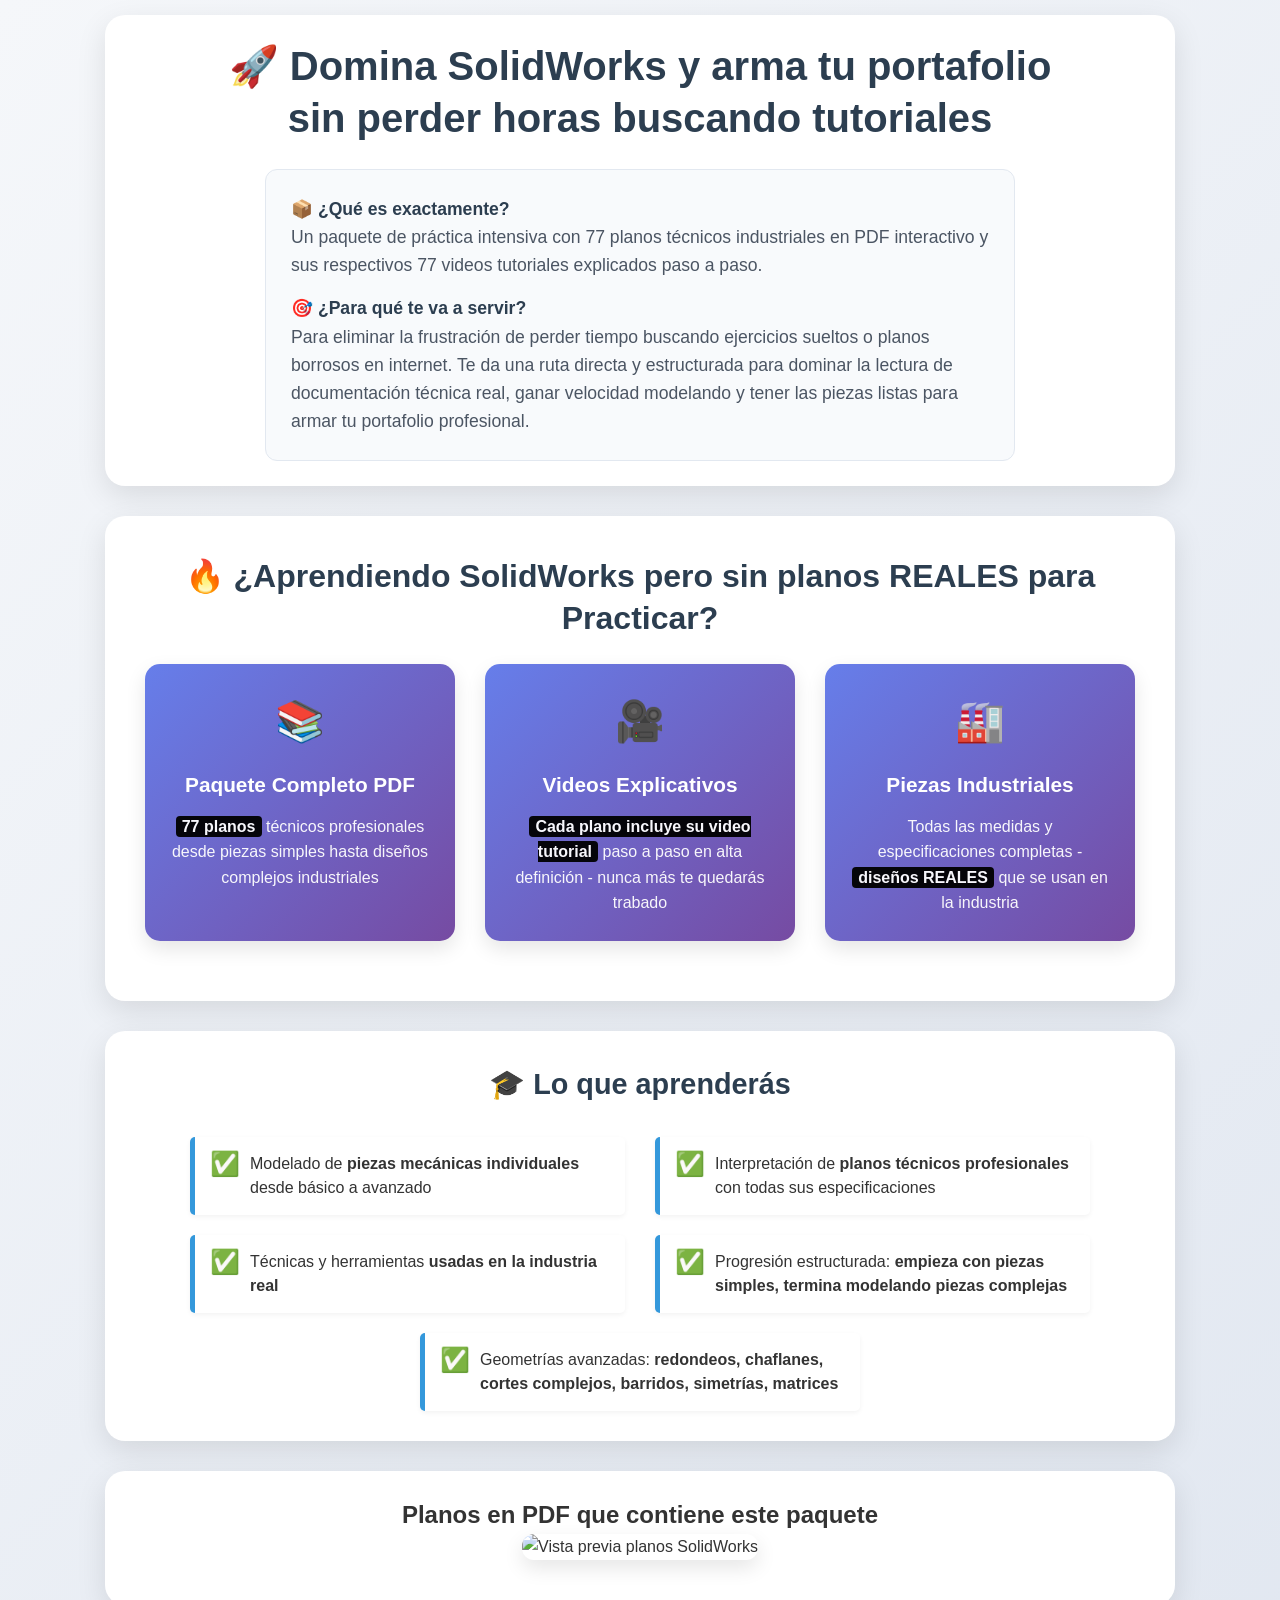
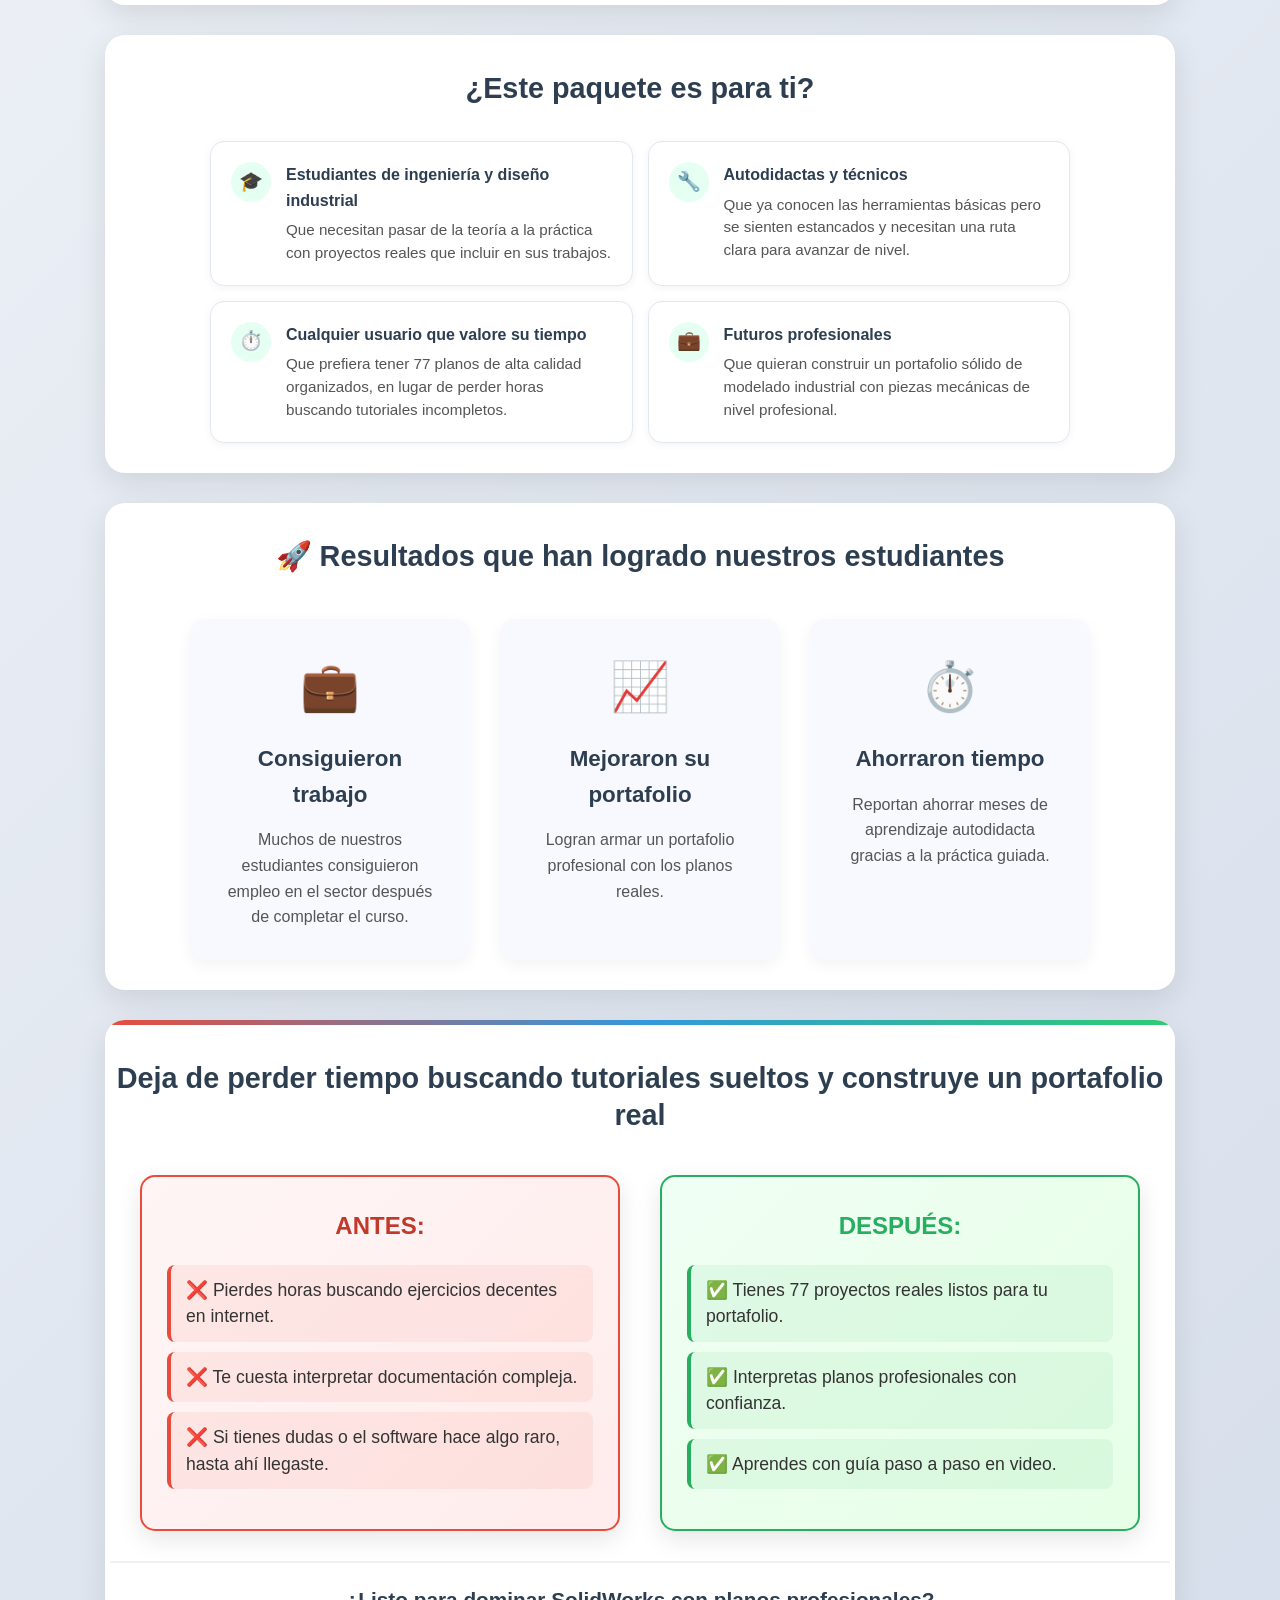
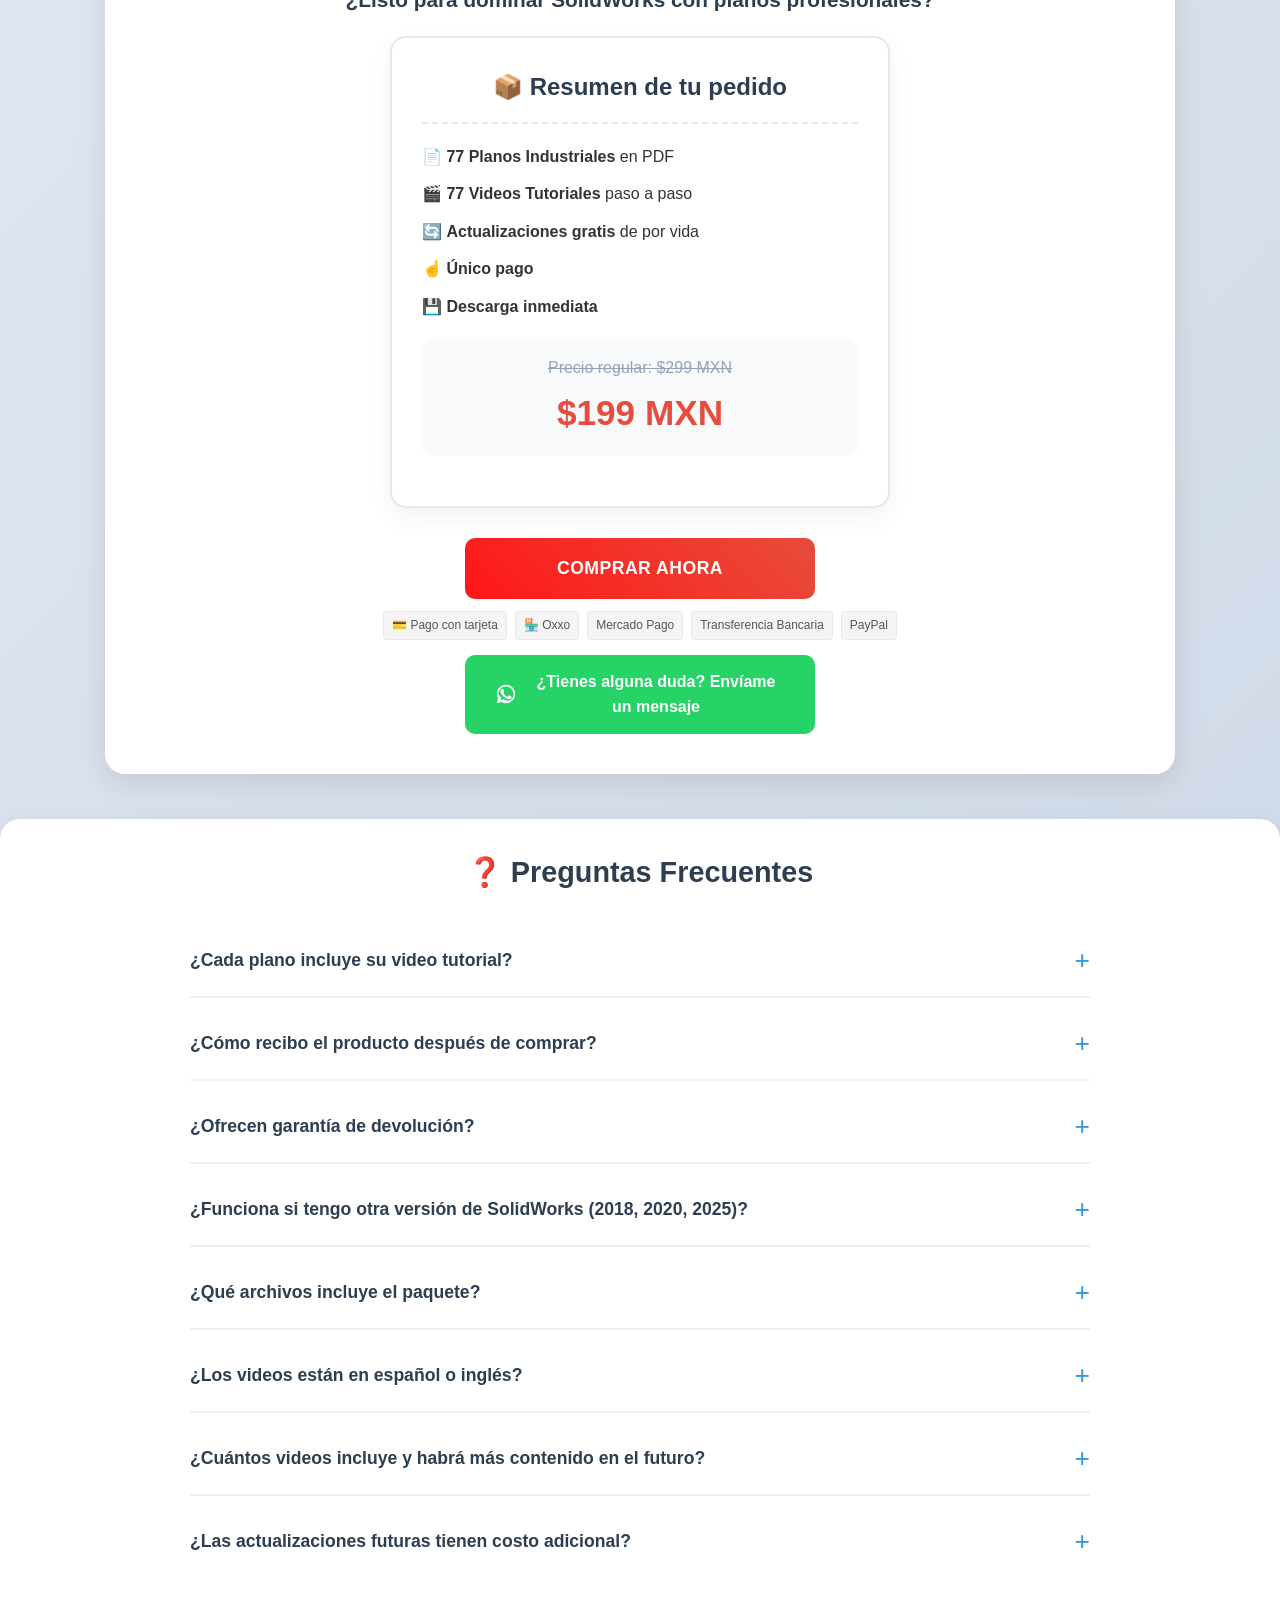
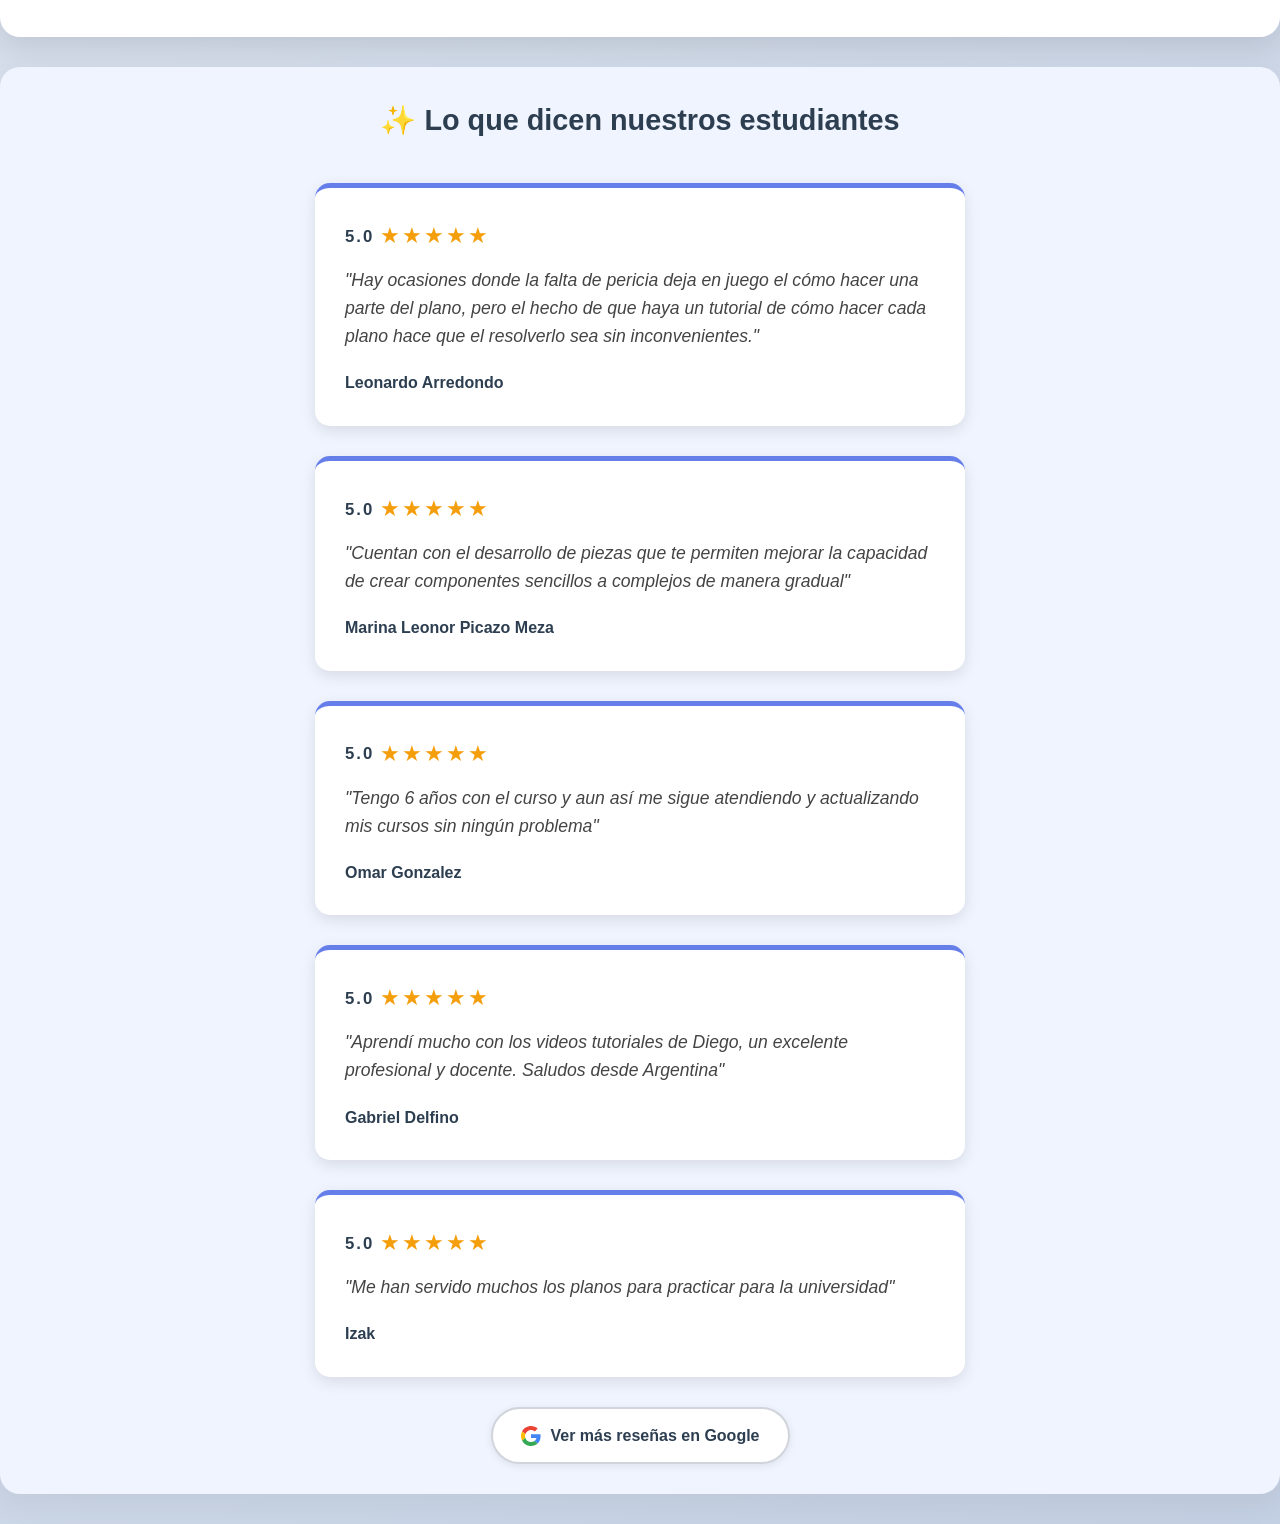
==== commit 38844048: "Remove duplicate picture elements in index.html Removed duplicate picture elements for image preview" ====
--- a/index.html
+++ b/index.html
@@ -564,14 +564,6 @@
                     <source media="(max-width: 500px)" srcset="https://static.wixstatic.com/media/32c95b_382d692c770c43a2bf8af1a520cb7d57~mv2.webp">
                     <img src="https://static.wixstatic.com/media/32c95b_382d692c770c43a2bf8af1a520cb7d57~mv2.webp" alt="Vista previa planos SolidWorks" class="preview-image" loading="lazy">
                 </picture>
-                <picture>
-                    <source media="(max-width: 500px)" srcset="https://static.wixstatic.com/media/32c95b_382d692c770c43a2bf8af1a520cb7d57~mv2.webp">
-                    <img src="https://static.wixstatic.com/media/32c95b_382d692c770c43a2bf8af1a520cb7d57~mv2.webp" alt="Vista previa planos SolidWorks" class="preview-image" loading="lazy">
-                </picture>
-                <picture>
-                    <source media="(max-width: 500px)" srcset="https://static.wixstatic.com/media/32c95b_382d692c770c43a2bf8af1a520cb7d57~mv2.webp">
-                    <img src="https://static.wixstatic.com/media/32c95b_382d692c770c43a2bf8af1a520cb7d57~mv2.webp" alt="Vista previa planos SolidWorks" class="preview-image" loading="lazy">
-                </picture>
             </div>
         </section>
 
